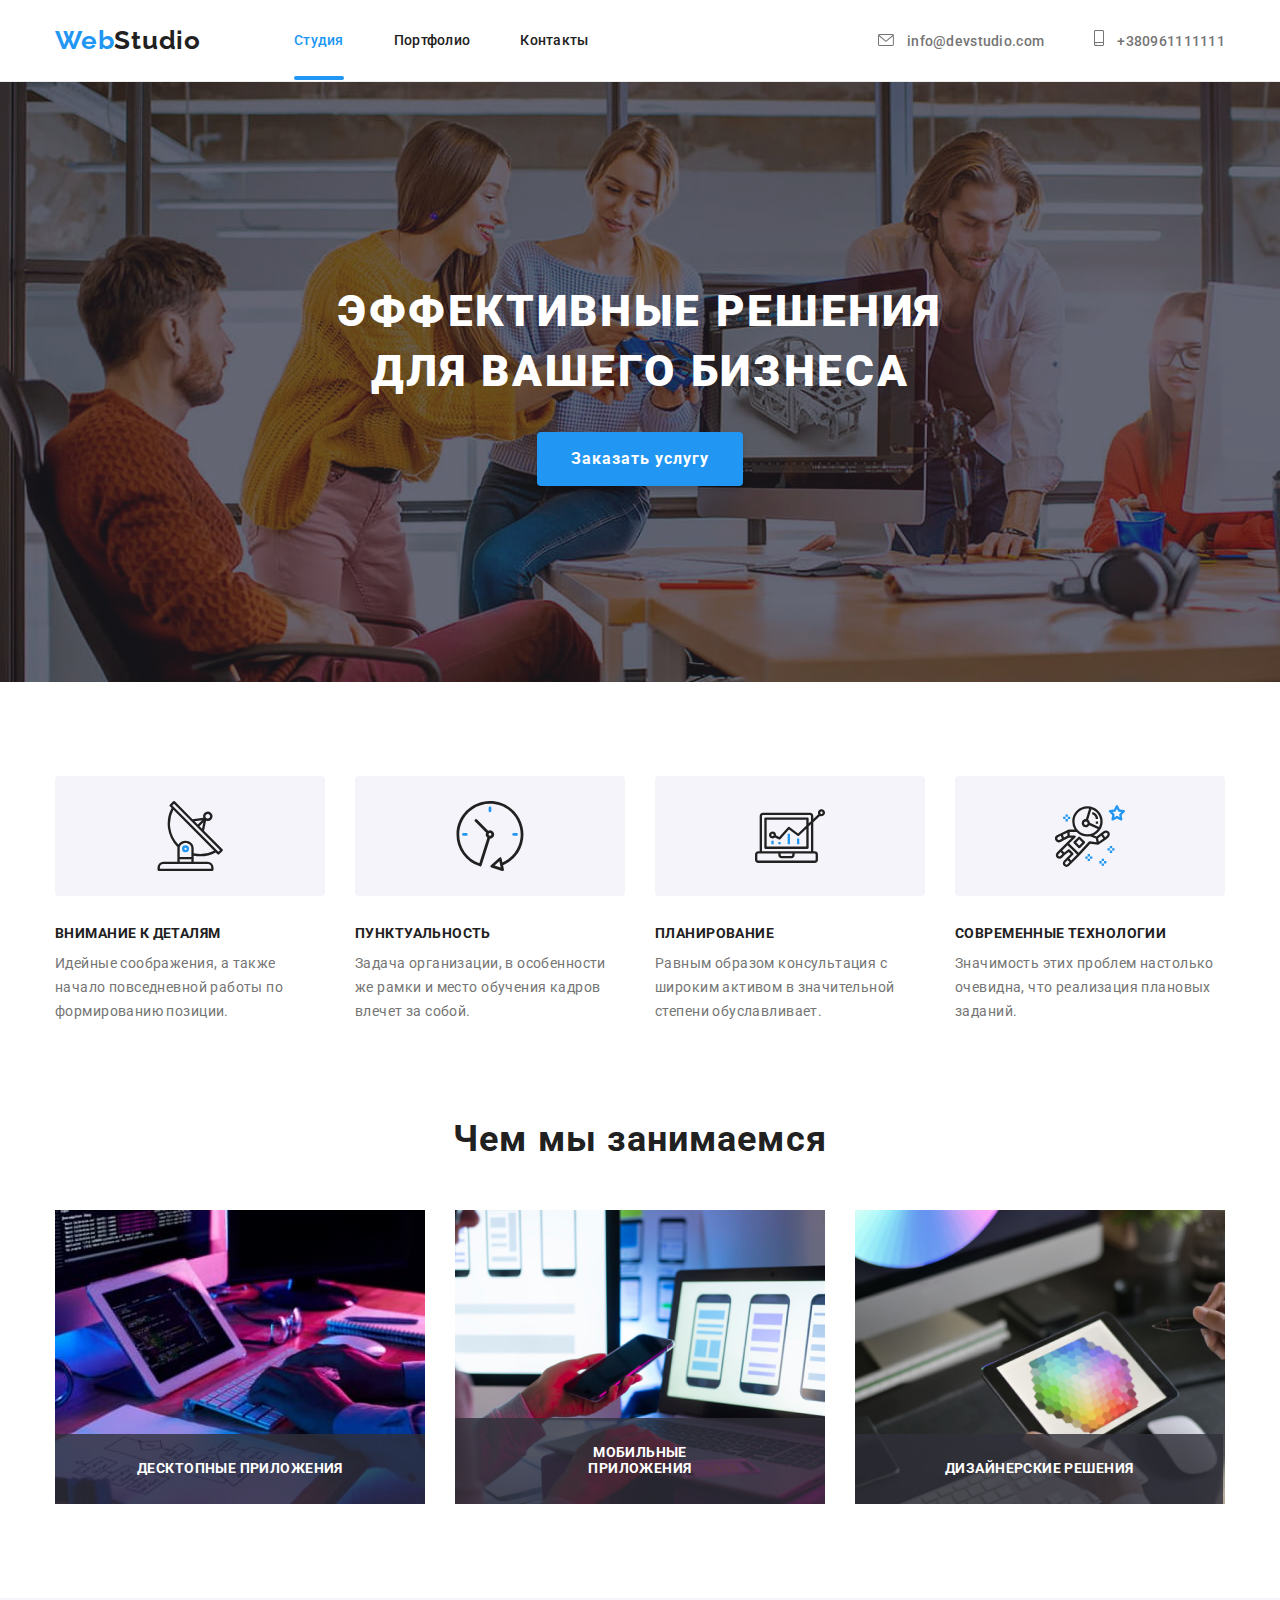
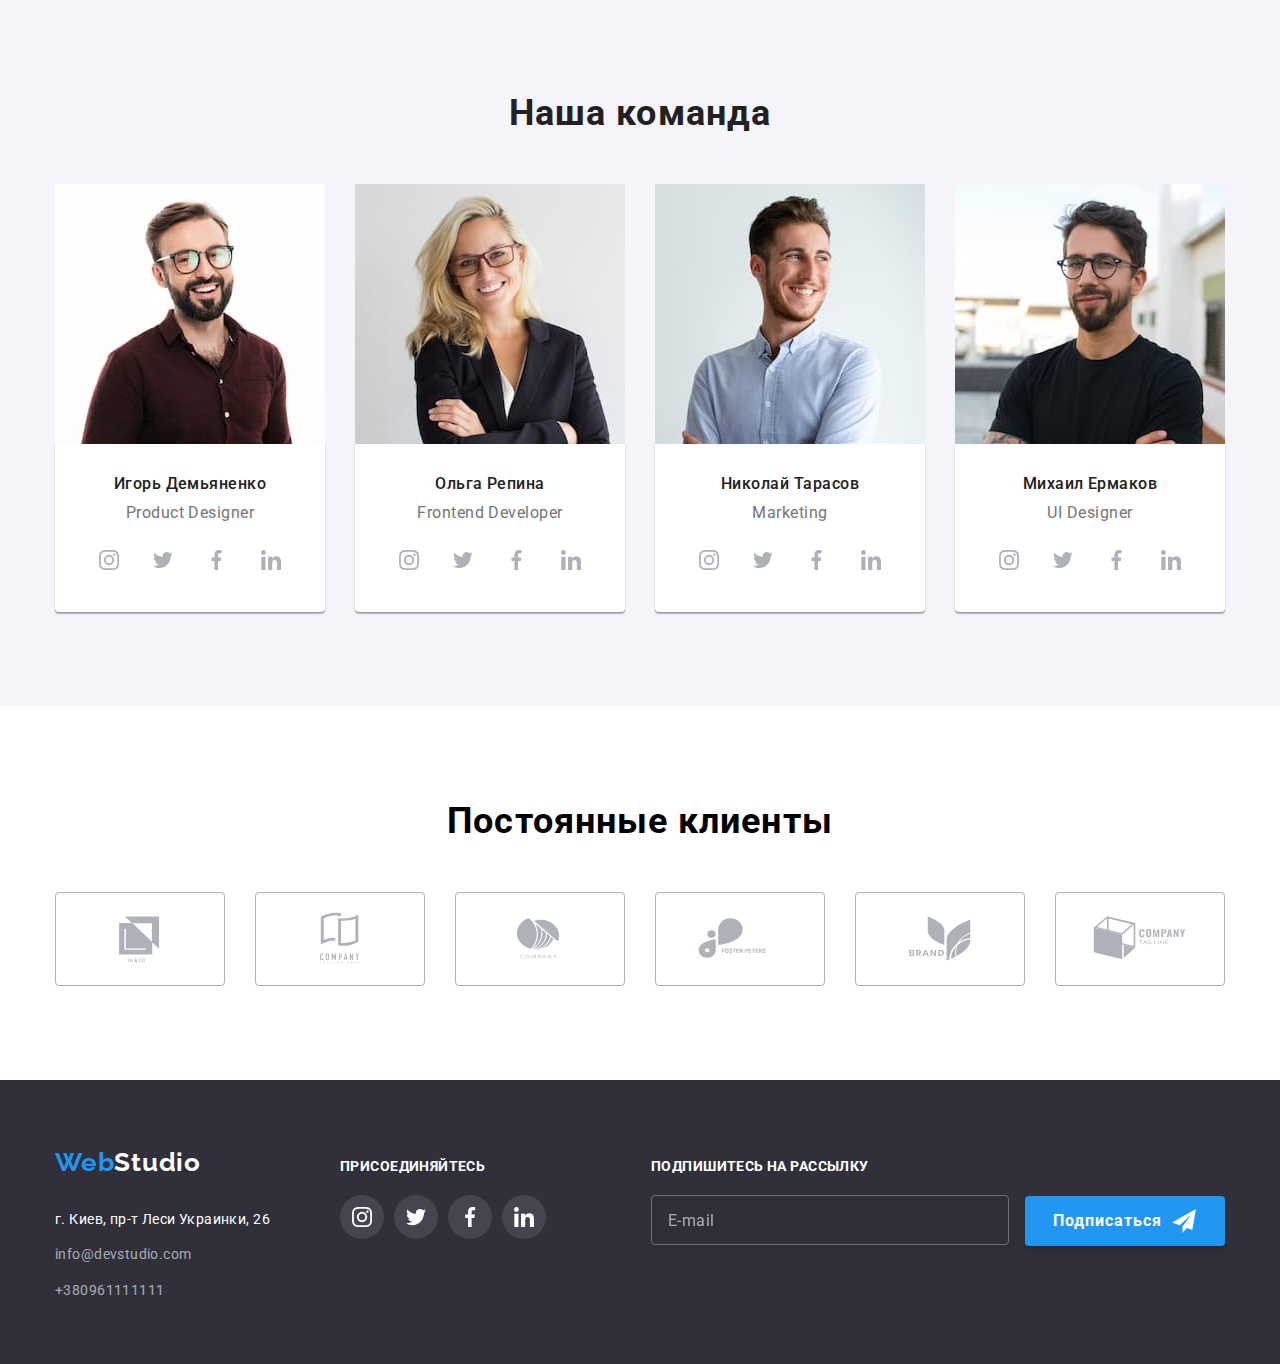
==== index.html @ a093e2ca "Initial commit" ====
<!DOCTYPE html>
<html lang="ru">
  <head>
    <meta charset="utf-8" />
    <meta http-equiv="x-ua-compatible" content="ie=edge" />
    <meta name="viewport" content="widht-device-width, initial-scale=1.0" />
    <title>fe core 58</title>
    <!-- Шрифти -->
    <link rel="preconnect" href="https://fonts.googleapis.com" />
    <link rel="preconnect" href="https://fonts.gstatic.com" crossorigin />
    <link
      href="https://fonts.googleapis.com/css2?family=Raleway:wght@400;700&family=Roboto:wght@400;500;700;900&display=swap"
      rel="stylesheet"
    />
    <!-- Нормалізатор стилів -->
    <link
      rel="stylesheet"
      href="https://cdnjs.cloudflare.com/ajax/libs/modern-normalize/1.1.0/modern-normalize.min.css"
    />
    <!-- Кастомні стилі -->
    <link rel="stylesheet" href="./css/styles.css" />
  </head>
  <body data-body>
    <!-- Секція header-page -->
    <header class="header-page">
      <div class="container header-container">
        <a
          class="logo"
          href="./index.html"
          aria-label="Посилання на студію"
          lang="en-us">Web<span class="studio">Studio</span></a>
        <!-- Секція Menu nav -->
        <nav class="nav">
          <ul class="menu-nav-list list">
            <li class="nav-link">
              <a
                class="first-nav link item-nav current-link"
                href="./index.html"
                aria-label="Посилання на студию">Студия</a>
            </li>
            <li class="nav-link">
              <a
                class="scnd-nav link item-nav"
                href="./portfolio.html"
                aria-label="Посилання на Портфолио"
                >Портфолио</a>
            </li>
            <li class="nav-link">
              <a class="thrd-nav link item-nav" href="/Контакты">Контакты</a>
            </li>
          </ul>
        </nav>
        <!-- Пошта та телефон -->
          <div class="contact-nav">
            <ul class="contact-list">
              <li class="contact-item">
                <a class="link-mail contact-link" href="mailto:info@devstudio.com">
                  <svg class="contact-icon" width="16" height="12">
                    <use href="./images/icons-svg.svg#icon-mail"></use>
                  </svg>
                  info@devstudio.com</a>
              </li>
              <li class="contact-item">
                <a class="tel-hd contact-link" href="tel:+380961111111">
                  <svg class="contact-icon phone-icon" width="10" height="16">
                    <use href="./images/icons-svg.svg#icon-smartphone"></use>
                  </svg>
                  +380961111111</a>
              </li>
            </ul>
          </div>
        </div>
      </header>
    <main>
      <!-- Секция hero -->
      <section class="hero overlay">
        <div>
          <h1>Эффективные решения для вашего бизнеса</h1>
          <button class="text-button" type="button" data-modal-open>Заказать услугу</button>
        </div>
      </section>
      <!-- Модальне вікно -->
      <div class="backdrop is-hidden" data-modal>
        <div class="modal">
          <button class="modal-close-btn" type="button" data-modal-close>
            <svg class="modal-icon" width="18" height="18">
              <use class="modal-img" href="./images/icons-svg.svg#icon-close"></use>
            </svg>
          </button>
          <!-- Форма -->
          <form class="order-form" name="order-service">
            <strong class="form-call-action">Оставьте свои данные, мы вам перезвоним</strong>
              <div class="form-group">
                <label class="form-item">
                  <span class="form-text">Имя</span>
                  <input 
                  class="form-field" 
                  type="text" 
                  name="user-name"/>
                  <svg class="form-icon" width="18" height="18">
                    <use class="form-img" href="./images/icons-svg.svg#icon-person-form"></use>
                  </svg>
                </label>
              </div>
              <div class="form-group">
                <label class="form-item">
                  <span class="form-text">Телефон</span>
                  <input 
                  class="form-field" 
                  type="tel" 
                  name="user-phone"/>
                  <svg class="form-icon" width="21" height="18">
                    <use class="form-img" href="./images/icons-svg.svg#icon-phone-form"></use>
                  </svg>
                </label>
              </div>
              <div class="form-group">
                <label class="form-item">
                <span class="form-text">Почта</span>
                <input 
                class="form-field" 
                type="email" 
                name="user-email"/>
                <svg class="form-icon" width="18" height="18">
                  <use class="form-img" href="./images/icons-svg.svg#icon-email-form"></use>
                </svg>
              </label>
            </div>
              <div class="form-group form-group-last">
                <label class="label-comment">
                  <span class="form-text">Комментарий</span>
                  <textarea
                  class="form-field"
                  name="user-comment" 
                  cols="30" 
                  rows="10" 
                  placeholder="Введите текст"></textarea>
                </label>
              </div>
              <label class="form-checkbox">
                <input 
                class="visually-hidden form-checkbox-input" 
                type="checkbox" 
                name="user-agreement" />
                <span class="form-checkbox-custom-checkbox">
                  <svg class="form-checkbox-icon" width="11" height="8">
                    <use href="./images/icons-svg.svg#icon-check-mark"></use>
                  </svg>
                </span>
                <span>Соглашаюсь с рассылкой и принимаю 
                  <a hres="Посилання на Условия договора" 
                  class="form-checkbox-link">Условия договора</a>
                </span>
              </label>
              <button class="btn-form" type="submit">Отправить</button>
          </form>
        </div>
      </div>
      <!-- Секция property -->
      <section class="property section">
        <div class="container">
          <ul class="list-property">
            <li class="element-property">
              <div class="property-item">
                <svg class="property-icon" width="70" height="70">
                  <use href="./images/icons-svg.svg#icon-satellite-dish"></use>
                </svg>
              </div>
              <h3 class="attention-detail name-property">Внимание к деталям</h3>
              <p class="idea-considerations text-property">
                Идейные соображения, а также начало повседневной работы по
                формированию позиции.
              </p>
            </li>
            <li class="element-property">
              <div class="property-item">
                <svg class="property-icon" width="70" height="70">
                  <use href="./images/icons-svg.svg#icon-clock"></use>
                </svg>
              </div>
              <h3 class="punctuality name-property">Пунктуальность</h3>
              <p class="task-company text-property">
                Задача организации, в особенности же рамки и место обучения
                кадров влечет за собой.
              </p>
            </li>
            <li class="element-property">
              <div class="property-item">
                <svg class="property-icon" width="70" height="70">
                  <use href="./images/icons-svg.svg#icon-diagram-on-laptop"></use>
                </svg>
              </div>
              <h3 class="planning name-property">Планирование</h3>
              <p class="consult text-property">
                Равным образом консультация с широким активом в значительной
                степени обуславливает.
              </p>
            </li>
            <li class="element-property">
              <div class="property-item">
                <svg class="property-icon" width="70" height="70">
                  <use href="./images/icons-svg.svg#icon-astronaut"></use>
                </svg>
              </div>
              <h3 class="tech name-property">Современные технологии</h3>
              <p class="significance-problem text-property">
                Значимость этих проблем настолько очевидна, что реализация
                плановых заданий.
              </p>
            </li>
          </ul>
        </div>
      </section>
      <!-- Секція Чем мы занимаемся -->
      <section class="team-section section">
        <div class="container">
          <h2 class="what-we-do">Чем мы занимаемся</h2>
          <ul class="list img-what-do">
            <li class="pic-what-do">
              <img
                class="pict-first"
                src="images/box1.jpg"
                alt="Программирование за планшетом"
                width="370"/>
                <p class="desc first-text">Десктопные приложения</p>
            </li>
            <li class="pic-what-do">
              <img
                class="pict-scnd"
                src="images/box2.jpg"
                alt="Разработка мобильного приложения"
                width="370"/>
                <p class="desc scnd-text">Мобильные приложения</p>
            </li>
            <li class="pic-what-do">
              <img
                class="pict-thrd"
                src="images/box3.jpg"
                alt="Рисование на планшете"
                width="370"/>
                <p class="desc thrd-text">Дизайнерские решения</p>
            </li>
          </ul>
        </div>
      </section>
      <!-- Секция Team -->
      <section class="sect-team section">
        <div class="container">
          <h2 class="team">Наша команда</h2>
          <ul class="list team-list">
            <li class="team-icon">
              <img
                class="employee-first"
                src="images/box4.jpg"
                alt="Портрет Игоря Демьяненко"
                width="270"/>
              <div class="wrap">
                <h3 class="name-ihor">Игорь Демьяненко</h3>
                <p class="designer team-position">Product Designer</p>
                <ul class="social-media-list">
                  <li class="social-media-item">
                    <a
                      class="social-media-link"
                      href=""
                      target="_blank"
                      rel="noopener noreferrer"
                      aria-label="instagram">
                      <svg class="social-media-icon" width="20" height="20">
                        <use href="./images/icons-svg.svg#icon-instagram"></use>
                      </svg>
                    </a>
                  </li>
                  <li class="social-media-item">
                    <a
                      class="social-media-link"
                      href=""
                      target="_blank"
                      rel="noopener noreferrer"
                      aria-label="twitter">
                      <svg class="social-media-icon" width="20" height="20">
                        <use href="./images/icons-svg.svg#icon-twitter"></use>
                      </svg>
                    </a>
                  </li>
                  <li class="social-media-item">
                    <a
                      class="social-media-link"
                      href=""
                      target="_blank"
                      rel="noopener noreferrer"
                      aria-label="facebook">
                      <svg class="social-media-icon" width="20" height="20">
                        <use href="./images/icons-svg.svg#icon-facebook"></use>
                      </svg>
                    </a>
                  </li>
                  <li class="social-media-item">
                    <a
                      class="social-media-link"
                      href=""
                      target="_blank"
                      rel="noopener noreferrer"
                      aria-label="linkedin">
                      <svg class="social-media-icon" width="20" height="20">
                        <use href="./images/icons-svg.svg#icon-linkedin"></use>
                      </svg>
                    </a>
                  </li>
                </ul>
              </div>
            </li>
            <li class="team-icon">
              <img
                class="employee-scnd"
                src="images/box5.jpg"
                alt="Портрет Ольги Репиной"
                width="270"/>
              <div class="wrap">
                <h3 class="name-olha">Ольга Репина</h3>
                <p class="developer team-position">Frontend Developer</p>
                <ul class="social-media-list">
                  <li class="social-media-item">
                    <a
                      class="social-media-link"
                      href=""
                      target="_blank"
                      rel="noopener noreferrer"
                      aria-label="instagram">
                      <svg class="social-media-icon" width="20" height="20">
                        <use href="./images/icons-svg.svg#icon-instagram"></use>
                      </svg>
                    </a>
                  </li>
                  <li class="social-media-item">
                    <a
                      class="social-media-link"
                      href=""
                      target="_blank"
                      rel="noopener noreferrer"
                      aria-label="twitter">
                      <svg class="social-media-icon" width="20" height="20">
                        <use href="./images/icons-svg.svg#icon-twitter"></use>
                      </svg>
                    </a>
                  </li>
                  <li class="social-media-item">
                    <a
                      class="social-media-link"
                      href=""
                      target="_blank"
                      rel="noopener noreferrer"
                      aria-label="facebook">
                      <svg class="social-media-icon" width="20" height="20">
                        <use href="./images/icons-svg.svg#icon-facebook"></use>
                      </svg>
                    </a>
                  </li>
                  <li class="social-media-item">
                    <a
                      class="social-media-link"
                      href=""
                      target="_blank"
                      rel="noopener noreferrer"
                      aria-label="linkedin">
                      <svg class="social-media-icon" width="20" height="20">
                        <use href="images/icons-svg.svg#icon-linkedin"></use>
                      </svg>
                    </a>
                  </li>
                </ul>
              </div>
            </li>
            <li class="team-icon">
              <img
                class="employee-thrd"
                src="images/box6.jpg"
                alt="Портрет Николая Тарасова"
                width="270"/>
              <div class="wrap">
                <h3 class="name-nick">Николай Тарасов</h3>
                <p class="marketing team-position">Marketing</p>
                <ul class="social-media-list">
                  <li class="social-media-item">
                    <a
                      class="social-media-link"
                      href=""
                      target="_blank"
                      rel="noopener noreferrer"
                      aria-label="instagram">
                      <svg class="social-media-icon" width="20" height="20">
                        <use href="./images/icons-svg.svg#icon-instagram"></use>
                      </svg>
                    </a>
                  </li>
                  <li class="social-media-item">
                    <a
                      class="social-media-link"
                      href=""
                      target="_blank"
                      rel="noopener noreferrer"
                      aria-label="twitter">
                      <svg class="social-media-icon" width="20" height="20">
                        <use href="./images/icons-svg.svg#icon-twitter"></use>
                      </svg>
                    </a>
                  </li>
                  <li class="social-media-item">
                    <a
                      class="social-media-link"
                      href=""
                      target="_blank"
                      rel="noopener noreferrer"
                      aria-label="facebook">
                      <svg class="social-media-icon" width="20" height="20">
                        <use href="./images/icons-svg.svg#icon-facebook"></use>
                      </svg>
                    </a>
                  </li>
                  <li class="social-media-item">
                    <a
                      class="social-media-link"
                      href=""
                      target="_blank"
                      rel="noopener noreferrer"
                      aria-label="linkedin">
                      <svg class="social-media-icon" width="20" height="20">
                        <use href="./images/icons-svg.svg#icon-linkedin"></use>
                      </svg>
                    </a>
                  </li>
                </ul>
              </div>
            </li>
            <li class="team-icon">
              <img
                class="employee-fourth"
                src="images/box7.jpg"
                alt="Портрет Михаила Ермакова"
                width="270"/>
              <div class="wrap">
                <h3 class="name-michael">Михаил Ермаков</h3>
                <p class="ui-Designer team-position">UI Designer</p>
                <ul class="social-media-list">
                  <li class="social-media-item">
                    <a
                      class="social-media-link"
                      href=""
                      target="_blank"
                      rel="noopener noreferrer"
                      aria-label="instagram">
                      <svg class="social-media-icon" width="20" height="20">
                        <use href="./images/icons-svg.svg#icon-instagram"></use>
                      </svg>
                    </a>
                  </li>
                  <li class="social-media-item">
                    <a
                      class="social-media-link"
                      href=""
                      target="_blank"
                      rel="noopener noreferrer"
                      aria-label="twitter">
                      <svg class="social-media-icon" width="20" height="20">
                        <use href="./images/icons-svg.svg#icon-twitter"></use>
                      </svg>
                    </a>
                  </li>
                  <li class="social-media-item">
                    <a
                      class="social-media-link"
                      href=""
                      target="_blank"
                      rel="noopener noreferrer"
                      aria-label="facebook">
                      <svg class="social-media-icon" width="20" height="20">
                        <use href="./images/icons-svg.svg#icon-facebook"></use>
                      </svg>
                    </a>
                  </li>
                  <li class="social-media-item">
                    <a
                      class="social-media-link"
                      href=""
                      target="_blank"
                      rel="noopener noreferrer"
                      aria-label="linkedin">
                      <svg class="social-media-icon" width="20" height="20">
                        <use href="./images/icons-svg.svg#icon-linkedin"></use>
                      </svg>
                    </a>
                  </li>
                </ul>
              </div>
            </li>
          </ul>
        </div>
      </section>
      <!-- Секція Постоянные клиенты -->
      <section class="section">
        <div class="container">
          <h2 class="clients">Постоянные клиенты</h2>
          <ul class="client-list">
            <li class="client-item">
              <a
                class="client-link"
                href=""
                target="_blank"
                rel="noopener noreferrer"
                aria-label="ya-co company">
                <svg class="client-icon" width="106" height="60">
                  <use href="./images/icons-svg.svg#icon-client-1"></use>
                </svg>
              </a>
            </li>
            <li class="client-item">
              <a
                class="client-link"
                href=""
                target="_blank"
                rel="noopener noreferrer"
                aria-label="company tagline here">
                <svg class="client-icon" width="106" height="60">
                  <use href="./images/icons-svg.svg#icon-client-2"></use>
                </svg>
              </a>
            </li>
            <li class="client-item">
              <a
                class="client-link"
                href=""
                target="_blank"
                rel="noopener noreferrer"
                aria-label="company">
                <svg class="client-icon" width="106" height="60">
                  <use href="./images/icons-svg.svg#icon-client-3"></use>
                </svg>
              </a>
            </li>
            <li class="client-item">
              <a
                class="client-link"
                href=""
                target="_blank"
                rel="noopener noreferrer"
                aria-label="foster peters">
                <svg class="client-icon" width="106" height="60">
                  <use href="./images/icons-svg.svg#icon-client-4"></use>
                </svg>
              </a>
            </li>
            <li class="client-item">
              <a
                class="client-link"
                href=""
                target="_blank"
                rel="noopener noreferrer"
                aria-label="brand company">
                <svg class="client-icon" width="106" height="60">
                  <use href="./images/icons-svg.svg#icon-client-5"></use>
                </svg>
              </a>
            </li>
            <li class="client-item">
              <a
                class="client-link"
                href=""
                target="_blank"
                rel="noopener noreferrer"
                aria-label="company tag line">
                <svg class="client-icon" width="106" height="60">
                  <use href="./images/icons-svg.svg#icon-client-6"></use>
                </svg>
              </a>
            </li>
          </ul>
        </div>
      </section>
    </main>
    <!--Секция Footer bg-->
    <footer class="footer-back">
      <div class="container footer-list">
        <div>
          <a class="logo-footer" href="./index.html" aria-label="Посилання на студію" 
          lang="en-us">Web<span class="studio-white">Studio</span></a>
            <address class="contact-nav">
              <ul class="list ftr-list">
                <li>
                  <a
                    class="link-adr-ftr"
                    href="https://goo.gl/maps/piqngm7oDQpEDh6u6"
                    target="_blank"
                    rel="noopener nofollow noreferrer">г. Киев, пр-т Леси Украинки, 26</a>
                </li>
                <li>
                  <a class="link-mail-ftr" href="mailto:info@devstudio.com">info@devstudio.com</a>
                </li>
                <li>
                  <a class="link-ph-ftr" href="tel:+380961111111">+380961111111</a>
                </li>
              </ul>
            </address>
          </div>
          <!-- Footer social media icons -->
        <div class="call-to-action-box">
          <strong class="call-to-action-name">ПРИСОЕДИНЯЙТЕСЬ</strong>
            <ul class="call-to-action-list">
              <li class="call-to-action-item">
                <a
                  class="call-to-action-link"
                  href=""
                  target="_blank"
                  rel="noopener noreferrer"
                  aria-label="instagram">
                  <svg class="social-media-icon" width="20" height="20">
                    <use href="./images/icons-svg.svg#icon-instagram-white"></use>
                  </svg>
                </a>
              </li>
            <li class="call-to-action-item">
              <a
                class="call-to-action-link"
                href=""
                target="_blank"
                rel="noopener noreferrer"
                aria-label="instagram">
                <svg class="social-media-icon" width="20" height="20">
                  <use href="./images/icons-svg.svg#icon-twitter-white"></use>
                </svg>
              </a>
            </li>
            <li class="call-to-action-item">
              <a
                class="call-to-action-link"
                href=""
                target="_blank"
                rel="noopener noreferrer"
                aria-label="instagram">
                <svg class="social-media-icon" width="20" height="20">
                  <use href="./images/icons-svg.svg#icon-facebook-white"></use>
                </svg>
              </a>
            </li>
            <li class="call-to-action-item">
              <a
                class="call-to-action-link"
                href=""
                target="_blank"
                rel="noopener noreferrer"
                aria-label="instagram">
                <svg class="social-media-icon" width="20" height="20">
                  <use href="./images/icons-svg.svg#icon-linkedin-white"></use>
                </svg>
              </a>
            </li>
          </ul>
        </div>
        <!-- Footer form -->
        <div class="follow-form-box">
          <strong class="follow-form-text">Подпишитесь на рассылку</strong>
          <form name="follow-form">
            <label>
              <input 
              class="follow-form-field" 
              type="email" 
              name="user-email"
              placeholder="E-mail"/>
            </label>
            <button class="follow-form-bth" type="submit">Подписаться
              <svg class="follow-icon" width="24" height="24">
                <use href="./images/icons-svg.svg#icon-telegram"></use>
              </svg>
            </button>
          </form>
        </div>
      </div>
    </footer>
    <script src="./js/modal.js"></script>
  </body>
</html>
---- css/styles.css ----
:rootstyle {
    /* text colors */
--main-font: 'Roboto';
--secondary-font: 'Raleway';
    /* colors */
--accent: #2196f3;
--white: #ffffff;
    /* other */
--items: 4;
--indent: 30px;
}

body { 
font-family: var(--main-font), sans-serif;
font-family: 'Roboto', 'Raleway', sans-serif;}

/* visually-hidden hine elements */

.visually-hidden {
    position: absolute;
    white-space: nowrap;
    width: 1px;
    height: 1px;
    overflow: hidden;
    border: 0;
    padding: 0;
    clip: rect(0 0 0 0);
    clip-path: inset(50%);
    margin: -1px;
}

/* Сітка із застосуванням flex-box */

.card-set {
    display: flex;
    flex-wrap: wrap;
    padding: 0;
    list-style: none;
    margin: -15px;
    }
    
.card-set-item {
    flex-basis: calc(100% - ((var(--items)-1) * var(--indent)) / var(--items));
    margin: 15px;
    }

/* reset */
h1, h2, h4, h5, h6, p, ul {
    margin-top: 0;
    margin-bottom: 0; 
}

img {
display: block;
max-width: 100%;
height: auto;
}

h3 {margin-top: 0;   
    margin-bottom: 10px;}

/* common styles start */

.no-scroll {
    overflow: hidden;
}

.container {
    width: 1200px;
    margin-left: auto;
    margin-right: auto;
    padding-left: 15px;
    padding-right: 15px;
}

.list {
    list-style: none;
}

.section {
    padding-top: 94px;
    padding-bottom: 94px;
}

/* header section */
.header-page {
    border-bottom: 1px solid #ECECEC;
}

.menu-nav-list {
display: flex;
align-items: center;
padding: 0;
margin-left: 93px;
}

.header-container {
display: flex;
align-items: center;
}

/* Секція Menu nav */

.nav-link{
margin-right: 50px;
}

.menu-nav-list .nav-link:last-child {
margin-right: 0;
}


.header-page a {
text-decoration: none;
}

.logo {
padding-top: 25px;
padding-bottom: 25px;

font-family: 'Raleway';
font-weight: 700;
font-size: 26px;
line-height: 1.19;
letter-spacing: 0.03em;

color: #2196F3;
}

.studio {color: #212121}

.first-nav {
font-weight: 500;
font-size: 14px;
line-height: 1.14;
letter-spacing: 0.02em;}

.scnd-nav { color: #212121;

font-weight: 500;
font-size: 14px;
line-height: 1.14;
letter-spacing: 0.02em;}

.thrd-nav { color: #212121;

font-weight: 500;
font-size: 14px;
line-height: 1.14;
letter-spacing: 0.02em;}

.current-link { 
    position: relative;
    color: #2196F3;}

.current-link::after {
    content: "";
    position: absolute;
    bottom: 0;
    left: 0;

    width: 100%;
    height: 4px;
    display: inline-block;

    background: #2196F3;
    border-radius: 2px;
}

.item-nav {
    padding-top: 32px;
    padding-bottom: 32px;

    transition: color 250ms cubic-bezier(0.4, 0, 0.2, 1);

}

.item-nav:hover,
.item-nav:focus {
    color: #2196F3;
}

.contact-list {
    display: flex;
}

.contact-link {
padding-top: 32px;
padding-bottom: 32px;  

color: #757575;
font-weight: 500;
font-size: 14px;
line-height: 1.14;
letter-spacing: 0.02em;

transition-property: color, fill;
transition-duration: 250ms;
transition-timing-function: cubic-bezier(0.4, 0, 0.2, 1);
}

.contact-link:focus,
.contact-link:hover {
color: #2196F3;
fill: #2196F3;
} 

.tel-hd {
margin-left: 50px;

font-weight: 500;
font-size: 14px;
line-height: 1.14;
letter-spacing: 0.02em;
color: rgba(117, 117, 117, 1);
}

.contact-nav {
margin-left: auto;}

/* Оформлення іконок пошти і телефону */

.contact-icon {
margin-right: 10px;

fill: #757575;
fill: currentColor;
}


/* Секция hero */

.hero {
padding-top: 200px;
padding-bottom: 200px;
text-align: center;

background-color: rgba(47, 48, 58, 1); 
}

.overlay {
max-width: 1600px;
height: 600px;
margin-left: auto;
margin-right: auto;
background-image: linear-gradient(to bottom, rgba(47, 48, 58, 0.4), rgba(47, 48, 58, 0.4)),
url(../images/background-img.jpg);}

.contact-nav {font-style: normal;
line-height: 1.71;}

h1 {
width: 696px;
margin-right: auto;
margin-left:auto;
    
color: rgba(255, 255, 255, 1);
    
font-weight: 900;
font-size: 44px;
line-height: 1.36;
    
text-align: center;
letter-spacing: 0.06em;
text-transform: uppercase;
margin-bottom: 30px;}

.text-button {

display: inline-block;
padding: 10px 32px;
justify-content: space-around;  

font: var(--main-font);
font-weight: 700;
font-size: 16px;
line-height: 1.88;
letter-spacing: 0.06em;

color: rgba(255, 255, 255, 1);
box-shadow: 0px 4px 4px rgba(0, 0, 0, 0.15);
border-radius: 4px;
border-color: transparent; 

cursor: pointer; 
background-color: rgba(33, 150, 243, 1);

transition-property: background-color;
transition-duration: 250ms;
transition-timing-function: cubic-bezier(0.4, 0, 0.2, 1);

}

.text-button:hover,
.text-button:focus {
background-color: #188CE8; }

/* Модальне вікно */
.backdrop {
    position: fixed;
    top: 0;
    left: 0;
    width: 100%;
    height: 100%;
    z-index: 1000; 

    opacity: 1;
    visibility: visible;
    pointer-events: initial;

    background: rgba(0, 0, 0, 0.2);

    transition: opacity 250ms, visibility 250ms;
    
}

.backdrop.is-hidden {
    opacity: 0;
    visibility: hidden;
    pointer-events: none;
}

.modal {
    position: absolute;
    top: 50%;
    left: 50%;
    transform: translate(-50%, -50%);

    padding: 40px;

    width: 528px;
    height: 581px;

    background-color: #FFFFFF;
    box-shadow: 0px 1px 3px rgba(0, 0, 0, 0.12), 0px 1px 1px rgba(0, 0, 0, 0.14), 0px 2px 1px rgba(0, 0, 0, 0.2);
    border-radius: 4px;
}

.modal-close-btn {
    position: absolute;
    top: 0;
    right: 0;
    padding: 0;

    margin-top: 8px;
    margin-right: 8px;

    width: 30px;
    height: 30px;
    display: flex;
    align-items: center;
    justify-content: center;

    background: #FFFFFF;
    border: 1px solid rgba(0, 0, 0, 0.1);
    border-radius: 50%;
    cursor: pointer;
    fill: currentColor;
}

.modal-icon {
    transition: fill 250ms cubic-bezier(0.4, 0, 0.2, 1);
}

.modal-close-btn:hover,
.modal-close-btn:focus > .modal-icon {
    fill: #2196F3;
}

/* Форма модального вікна*/

.form-call-action {
    margin-bottom: 12px;

    font-size: 20px;
    line-height: 1.15;
    text-align: center;
    letter-spacing: 0.03em;
}

.order-form {
    display: flex;
    flex-direction: column;
}

.form-group input {
padding: 12px 16px;
padding-left: 40px;

width: 448px;
height: 40px;

cursor: pointer;
background-color: #FFFFFF;
border: 1px solid rgba(33, 33, 33, 0.2);
border-radius: 4px;
outline: transparent;

transition-property: border-color, outline;
transition-duration: 250ms;
transition-timing-function: cubic-bezier(0.4, 0, 0.2, 1);
}

.form-field:focus + .form-icon .form-img {
fill: #2196F3;
}

input:focus,
.form-field:focus {
    border-color: #2196F3;
}

.form-text{
    display: inline-block;
    margin-bottom: 4px;

    font-weight: 400;
    font-size: 12px;
    line-height: 1.17;
    letter-spacing: 0.01em;

    color: #757575;
}

.form-group {
    position: relative;
    display: flex;
    margin-bottom: 10px;
}

.form-group-last {
    margin-bottom: 0;
}

.form-icon {
    position: absolute;
    left: 0;
    top: 50%;

    margin-left: 14px;
}

.form-img {
    fill: #000000;
}

textarea {
    box-sizing: border-box;
    padding: 12px 16px;

    width: 448px;
    height: 120px;
    resize: none;

    border: 1px solid rgba(33, 33, 33, 0.2);
    border-radius: 4px;
    outline: transparent;
}

textarea::placeholder {

    font-weight: 400;
    font-size: 12px;
    line-height: 1.17;
    letter-spacing: 0.01em;
    
    color: rgba(117, 117, 117, 0.5);
}

.label-comment {
    width: 448px;
    height: 138px;
} 

.btn-form {
    display: inline-flex;
    align-items: center;
    text-align: center;
    justify-content: center;

    margin: auto;
    padding: 10px 55px;

    width: 200px;
    height: 50px;

    font-weight: 700;
    font-size: 16px;
    line-height: 1.88;

    cursor: pointer;
    border-radius: 4px;
    border-color: transparent;
    background-color: #2196F3;
    box-shadow: 0px 4px 4px rgba(0, 0, 0, 0.15);

    color: #FFFFFF;

    transition: background-color 250ms cubic-bezier(0.4, 0, 0.2, 1);

}

.btn-form:hover,
.btn-form:focus {
    background-color: #188CE8;
}

.form-checkbox {
    position: relative;
    align-items: center;
    justify-content: center;
    display: flex;
    gap: 8px;
    margin-top: 20px;
    margin-bottom: 30px;
   
    font-weight: 400;
    font-size: 14px;
    line-height: 1.71;
    letter-spacing: 0.03em;

    color: #757575;
}

.form-checkbox-link {
    color: rgba(33, 150, 243, 1);
    text-decoration: underline;
    cursor: pointer;
}

.form-checkbox-custom-checkbox {
    display: inline-flex;
    align-items: center;
    justify-content: center;

    width: 16px;
    height: 15px;

    background-color: #FFFFFF;
    border: 2px solid #212121;
    border-radius: 2px;

    transition: background-color 250ms cubic-bezier(0.4, 0, 0.2, 1),
    border-color 250ms cubic-bezier(0.4, 0, 0.2, 1);
}

.form-checkbox-input:checked + .form-checkbox-custom-checkbox {
    background-color: #2196F3;
    border-color: transparent;
}

.form-checkbox-icon {
    fill: #FFFFFF;
    
}

/* Секция property */

.list-property {
    display: flex;
    flex-wrap: wrap;
    padding: 0;
    list-style: none;
    margin: -15px;
    }
    
.element-property {
    width: 270px;
    flex-basis: calc(100% - ((var(--items)-1) * var(--indent)) / var(--items));
    margin: 15px;
    }

.name-property {
    font-size: 14px;
    line-height: 1.14;
    letter-spacing: 0.03em;
    text-transform: uppercase;
    color: rgba(33, 33, 33, 1);  
}

.text-property {
    font-weight: 400;
    font-size: 14px;
    line-height: 1.71;
    
    letter-spacing: 0.03em;
    color: rgba(117, 117, 117, 1);
}

/* Оформлення плашок в секції Property */

.property-item {

    display: flex;
    justify-content: center;
    align-items: center;
    width: 270px;
    height: 120px;

    margin-bottom: 30px;

    background: #F5F4FA;
    border-radius: 4px;
}

/* Секція Чем мы занимаемся */

.team-section {
padding-top: 0;
}

.what-we-do {
font-weight: 700;
font-size: 36px;
line-height: 1.17;
text-align: center;
letter-spacing: 0.03em;

margin-bottom: 50px;

color: rgba(33, 33, 33, 1);
}

.pict-first {
    
background: url(close-up-image-programer-working-his-desk-office_1098-18707.jpg);
mix-blend-mode: normal; }

.pict-scnd {

background: url(web-ui-designers-are-developing-application-smartphones-team-creators-is-working-interface-mobile-phones_8119-2713.jpg);
}

.pict-thrd {

background: url(creative-artist-web-design-with-working-colour-selection-graphic-tablet_35674-1119.jpg);
}

.img-what-do {
display: flex;
padding: 0;
}

.pic-what-do {
position: relative;

flex-basis: calc((100% - var(--indent) * var(--items)) / var(--items));
margin-right: 30px;
}

.pic-what-do:last-child {
margin-right: 0;
}

.desc {
    position: absolute;
    bottom: 0;
    left: 0;

    font-weight: 700;
    font-size: 14px;
    line-height: 1.14;
    text-align: center;
    letter-spacing: 0.03em;
    text-transform: uppercase;

    background-color: rgba(47, 48, 58, 0.8);
    color: #FFFFFF;
}

.first-text {
    padding: 27px 82px;
}

.scnd-text {
    padding: 27px 85px;
}

.thrd-text {
    padding: 27px 90px;
}

/* Секція Наша команда */

.team {
    margin-bottom: 50px;
}

.sect-team {background-color: rgba(245, 244, 250, 1);}

.team {    
font-weight: 700;
font-size: 36px;
line-height: 1.17;
text-align: center;
letter-spacing: 0.03em;
color: #212121;
} 

.wrap {
padding-top: 30px;
padding-bottom: 30px;
width: 270px;

background: #FFFFFF;
box-shadow: 0px 1px 3px rgba(0, 0, 0, 0.12), 0px 1px 1px rgba(0, 0, 0, 0.14), 0px 2px 1px rgba(0, 0, 0, 0.2);
border-radius: 0px 0px 4px 4px;
}

.team-list {
display: flex;
padding-left: 0;
margin-right: 30px;
}

.team-icon {
margin-right: 30px;
}

.team-icon:last-child {
margin-right: 0;
}

.team-position {
margin-bottom: 16px;
}

.employee-first {
background: url(4853.jpg);
border-radius: 0px;}

.name-ihor {
font-weight: 500;
font-size: 16px;
line-height: 1.19;

text-align: center;
letter-spacing: 0.03em;
color: rgba(33, 33, 33, 1);
}

.designer{    
font-weight: 400;
font-size: 16px;
line-height: 1.19;
    
text-align: center;
letter-spacing: 0.03em;
color: rgba(117, 117, 117, 1);
}

.employee-scnd {
background: url(5844.jpg);
border-radius: 0px;}

.name-olha{        
font-weight: 500;
font-size: 16px;
line-height: 1.19;
        
text-align: center;
letter-spacing: 0.03em;
color: rgba(33, 33, 33, 1);
}

.developer{        
font-weight: 400;
font-size: 16px;
line-height: 1.19;
        
text-align: center;
letter-spacing: 0.03em;
color: rgba(117, 117, 117, 1);
}

.employee-thrd {
background: url(16166.jpg);
border-radius: 0px;}

.name-nick {
font-weight: 500;
font-size: 16px;
line-height: 1.19;
        
text-align: center;
letter-spacing: 0.03em;
color: rgba(33, 33, 33, 1);
}
        
.marketing{        
font-weight: 400;
font-size: 16px;
line-height: 1.19;
        
text-align: center;
letter-spacing: 0.03em;
color: rgba(117, 117, 117, 1);
}

.employee-fourth {    
background: url(2968.jpg);
border-radius: 0px;}

.name-michael {
font-weight: 500;
font-size: 16px;
line-height: 1.19;

text-align: center;
letter-spacing: 0.03em;
color: rgba(33, 33, 33, 1);
}

.ui-Designer {
font-weight: 400;
font-size: 16px;
line-height: 1.19;

text-align: center;
letter-spacing: 0.03em;
color: rgba(117, 117, 117, 1);
}

/* Оформлення іконок */

.social-media-list {
display: flex;
justify-content: center;
padding-left: 0;

}

.social-media-link {
display: flex;
align-items: center;
justify-content: center;
height: 44px;
width: 44px;

background-color: #FFFFFF;
border-radius: 50%;

fill: rgba(175, 177, 184, 1);

transition-property: fill, background-color;
transition-duration: 250ms;
transition-timing-function: cubic-bezier(0.4, 0, 0.2, 1);

}

.social-media-link:hover,
.social-media-link:focus {
fill: rgba(255, 255, 255, 1);
background-color: #2196F3;
} 

.social-media-list .social-media-item + .social-media-item {
margin-left: 10px;
}

/* Секція Постоянные клиенты */

.clients {
margin-bottom: 50px;

font-weight: 700;
font-size: 36px;
line-height: 1.17;
text-align: center;
letter-spacing: 0.03em;

}

/* Оформлення логотипів постійних клієнтів */

.client-list {
    display: flex;
    justify-content: center;
    justify-content: center; 
    padding: 0;
}


.client-link {
    display: flex;
    align-items: center;
    justify-content: center; 
    padding: 16px 32px;
    
    fill: #AFB1B8;
    border: 1px solid #AFB1B8;
    border-radius: 4px;

    transition-property: border-color, fill;
    transition-duration: 250ms;
    transition-timing-function: cubic-bezier(0.4, 0, 0.2, 1);

}

.client-link:hover,
.client-link:focus {
fill: rgba(33, 150, 243, 1);
border-color: rgba(33, 150, 243, 1);
}

.client-item {
background-color: #FFFFFF;
min-width: 170px;
min-height: 92px;
}

.client-item + .client-item {
margin-left: 30px;
}

/* Секция Footer bg */

.footer-back a {
text-decoration: none;
line-height: 1.71;}

.logo-footer {
display: inline-block;
margin-bottom: 20px;

font-family: 'Raleway';
font-weight: 700;
font-size: 26px;
line-height: 1.19;
letter-spacing: 0.03em;

color: #2196F3;
}

.ftr-list {
padding-left: 0;
}

.studio-white {color: white;} 

.link-adr-ftr {
display: inline-block;
margin-bottom: 9px;

font-weight: 400;
font-size: 14px;
letter-spacing: 0.03em;
color: rgba(255, 255, 255, 1);
}

.link-mail-ftr {
display: inline-block;
margin-bottom: 9px;

font-weight: 400;
font-size: 14px;
line-height: 1.71;
letter-spacing: 0.03em;
color: rgba(255, 255, 255, 0.6);
}

.link-ph-ftr {
font-weight: 400;
font-size: 14px;
line-height: 1.71;

letter-spacing: 0.03em;
color: rgba(255, 255, 255, 0.6);
}

.footer-back {
padding-top: 60px;
padding-bottom: 60px;
background-color: rgba(47, 48, 58, 1);
}

.footer-list {
    display: flex;
    align-items: baseline;
}

.call-to-action-box {
    margin-left: 70px;
}

.call-to-action-name {
font-size: 14px;
line-height: 1.14;
letter-spacing: 0.03em;
text-transform: uppercase;

color: #FFFFFF;
}

/* Оформлення іконок в footer */

.call-to-action-list {
padding: 0;
margin-top: 20px;
display: flex;
justify-content: center; 
}

.call-to-action-link {
    display: flex;
    align-items: center;
    justify-content: center;
    height: 44px;
    width: 44px;

    background-color: rgba(255, 255, 255, 0.1);
    border-radius: 50%;

    transition: background-color 250ms cubic-bezier(0.4, 0, 0.2, 1);
}

.call-to-action-link:hover,
.call-to-action-link:focus {
    background-color: #2196F3;
}
    
.call-to-action-item + .call-to-action-item {
margin-left: 10px;
}

/* Footer form */

.follow-form-box {
    margin-left: auto;
}

.follow-form-text {
    display: inline-block;
    margin-bottom: 20px;

    font-size: 14px;
    line-height: 1.14;
    letter-spacing: 0.03em;
    text-transform: uppercase;

    color: #FFFFFF;
}

.follow-form-field {
    display: inline-flex;
    margin-right: 12px;
    padding: 15px 16px;
    box-sizing: border-box;

    width: 358px;
    height: 50px;

    border: 1px solid rgba(255, 255, 255, 0.3);
    filter: drop-shadow(0px 4px 4px rgba(0, 0, 0, 0.15));
    border-radius: 4px;

    color: #FFFFFF;
    background-color: rgba(33, 150, 243, 0);
}

.follow-form-field::placeholder {
    font-weight: 400;
    font-size: 16px;
    line-height: 1.25;
    letter-spacing: 0.03em;

    color: rgba(255, 255, 255, 0.6);
}

.follow-form-bth {

    display: inline-flex;
    align-items: center;
    text-align: center;

    padding: 13px 28px;
    width: 200px;
    height: 50px;

    font-weight: 700;
    font-size: 16px;
    line-height: 1.88;
    letter-spacing: 0.06em;

    cursor: pointer;

    background-color: #2196F3;
    box-shadow: 0px 4px 4px rgba(0, 0, 0, 0.15);
    border: none;
    border-radius: 4px;
    color: #FFFFFF;

}

.follow-icon {
    margin-left: 10px;
}

/* Portfolio page */

ul {list-style: none;}

/* Секція header */

.first-nav-port {
font-weight: 500;
font-size: 14px;
line-height: 1.14;
letter-spacing: 0.02em;
color: #212121;
}

.scnd-nav-port {
font-weight: 500;
font-size: 14px;
line-height: 1.14;
letter-spacing: 0.02em;
color: #2196F3;
}

.thrd-nav-port {
font-weight: 500;
font-size: 14px;
line-height: 1.14;
letter-spacing: 0.02em;
color: #212121;
}

/* Фильтр портфолио */

.button-text {
display: inline-block;
height: 38px;
padding: 6px 22px;
justify-content: space-between; 
margin-right: 8px;

font: var(--main-font); 
font-weight: 500;
font-size: 16px;
line-height: 1.62;
letter-spacing: 0.03em;

border-radius: 4px;
border-color: transparent;
color: #212121;
background: #F5F4FA;
cursor: pointer; 

transition-property: color, background-color, box-shadow;
transition-duration: 250ms;
transition-timing-function: cubic-bezier(0.4, 0, 0.2, 1);
}

.btn-mrktng {
margin-right: 0px;
} 

.button-text:hover,
.button-text:focus {
color: #FFFFFF; 
background-color: #2196F3;
box-shadow: 0px 3px 1px rgba(0, 0, 0, 0.1), 0px 1px 2px rgba(0, 0, 0, 0.08), 0px 2px 2px rgba(0, 0, 0, 0.12); 
}

.btn-all {
min-width: 73px;
}

.btn-web {
min-width: 128px;
}

.btn-apps {
min-width: 145px;
}

.btn-dsgn {
min-width: 103px;
}

.btn-mrktng {
min-width: 130px;
}

.button-list {
margin-bottom: 50px;
display: flex;
justify-content: center;
}

/* Service gallery */

.all-services {
--items: 3;
}

.name-service {font-weight: 700;
font-size: 18px;
line-height: 2;
letter-spacing: 0.06em;
    
color: #212121;
}

.type-service { font-weight: 400;
    font-size: 16px;
    line-height: 1.88;
    letter-spacing: 0.03em;
    
    color: #757575;
} 

.wrap-border {
    background: #FFFFFF;
    border: 1px solid #EEEEEE;
    border-top: transparent;
    width: 370px;
    padding: 20px 24px;
}

.services-item {
    width: 370px;

    border-bottom: 1px solid #ECECEC;
    box-sizing: border-box;

    transition-property: background-color, box-shadow;
    transition-duration: 250ms;
    transition-timing-function: cubic-bezier(0.4, 0, 0.2, 1);
}

.services-item:hover,
.services-item:focus {
    background-color: rgba(33, 150, 243, 0.9);
    box-shadow: 0px 1px 1px rgba(0, 0, 0, 0.12), 0px 4px 4px rgba(0, 0, 0, 0.06), 1px 4px 6px rgba(0, 0, 0, 0.16); 
}

/* Portfolio оверлей */

.portfolio-overlay {
    position: relative; 
    overflow: hidden;
}

.portfolio-desc {
    position: absolute;
    top: 0;
    left: 0;

    display: flex;
    justify-content: center;
    align-items: center; 
    text-align: left;
    margin: 0;
    padding: 63px 24px;
    width: 100%;
    height: 100%;

    font-weight: 400;
    font-size: 18px;
    line-height: 1.56;
    letter-spacing: 0.03em;

    color: #FFFFFF;
    background-color: rgba(33, 150, 243, 0.9);

    transform: translateY(100%);

    transition-property: transform;
    transition-duration: 250ms;
    transition-timing-function: cubic-bezier(0.4, 0, 0.2, 1);
}

.services-item:hover .portfolio-desc,
.services-item:focus .portfolio-desc {
    transform: translateY(0%);
    }

 .portfolio-img {
    display: block;
    max-width: 100%;
    height: auto;
}
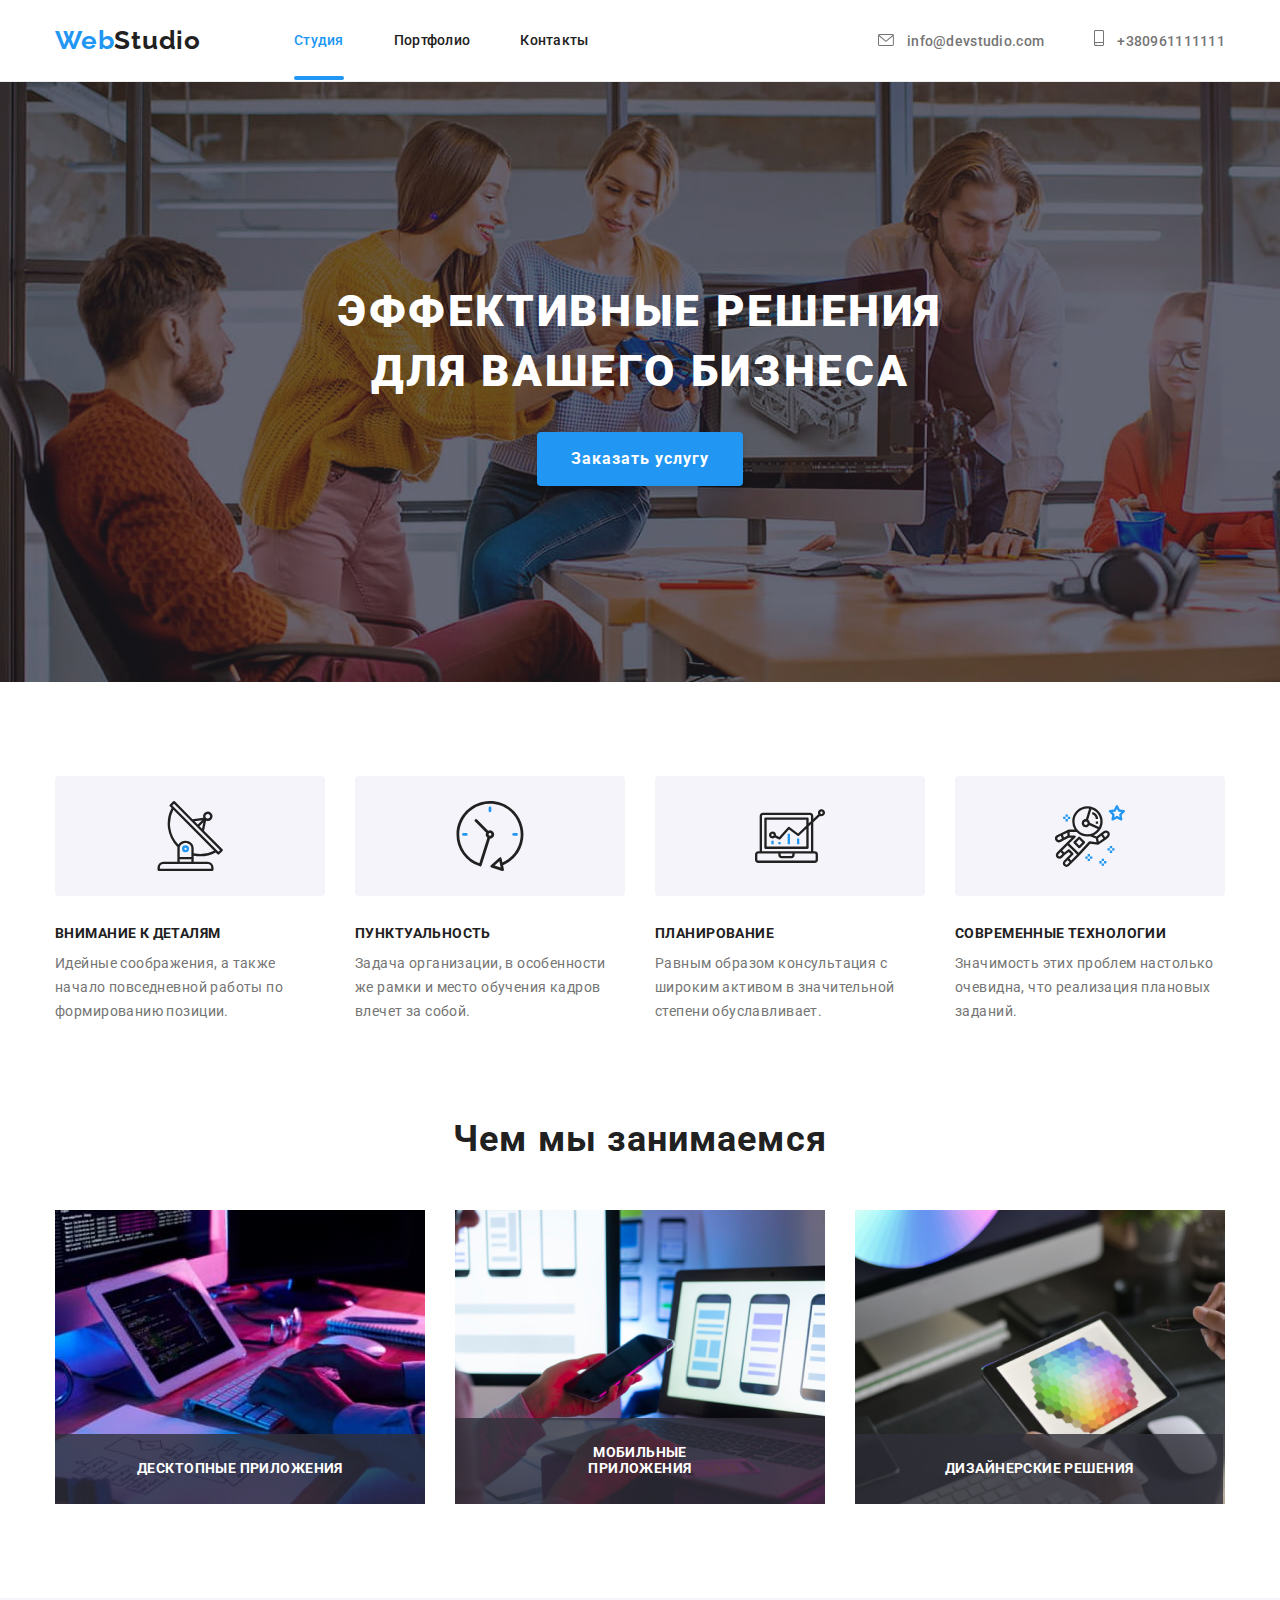
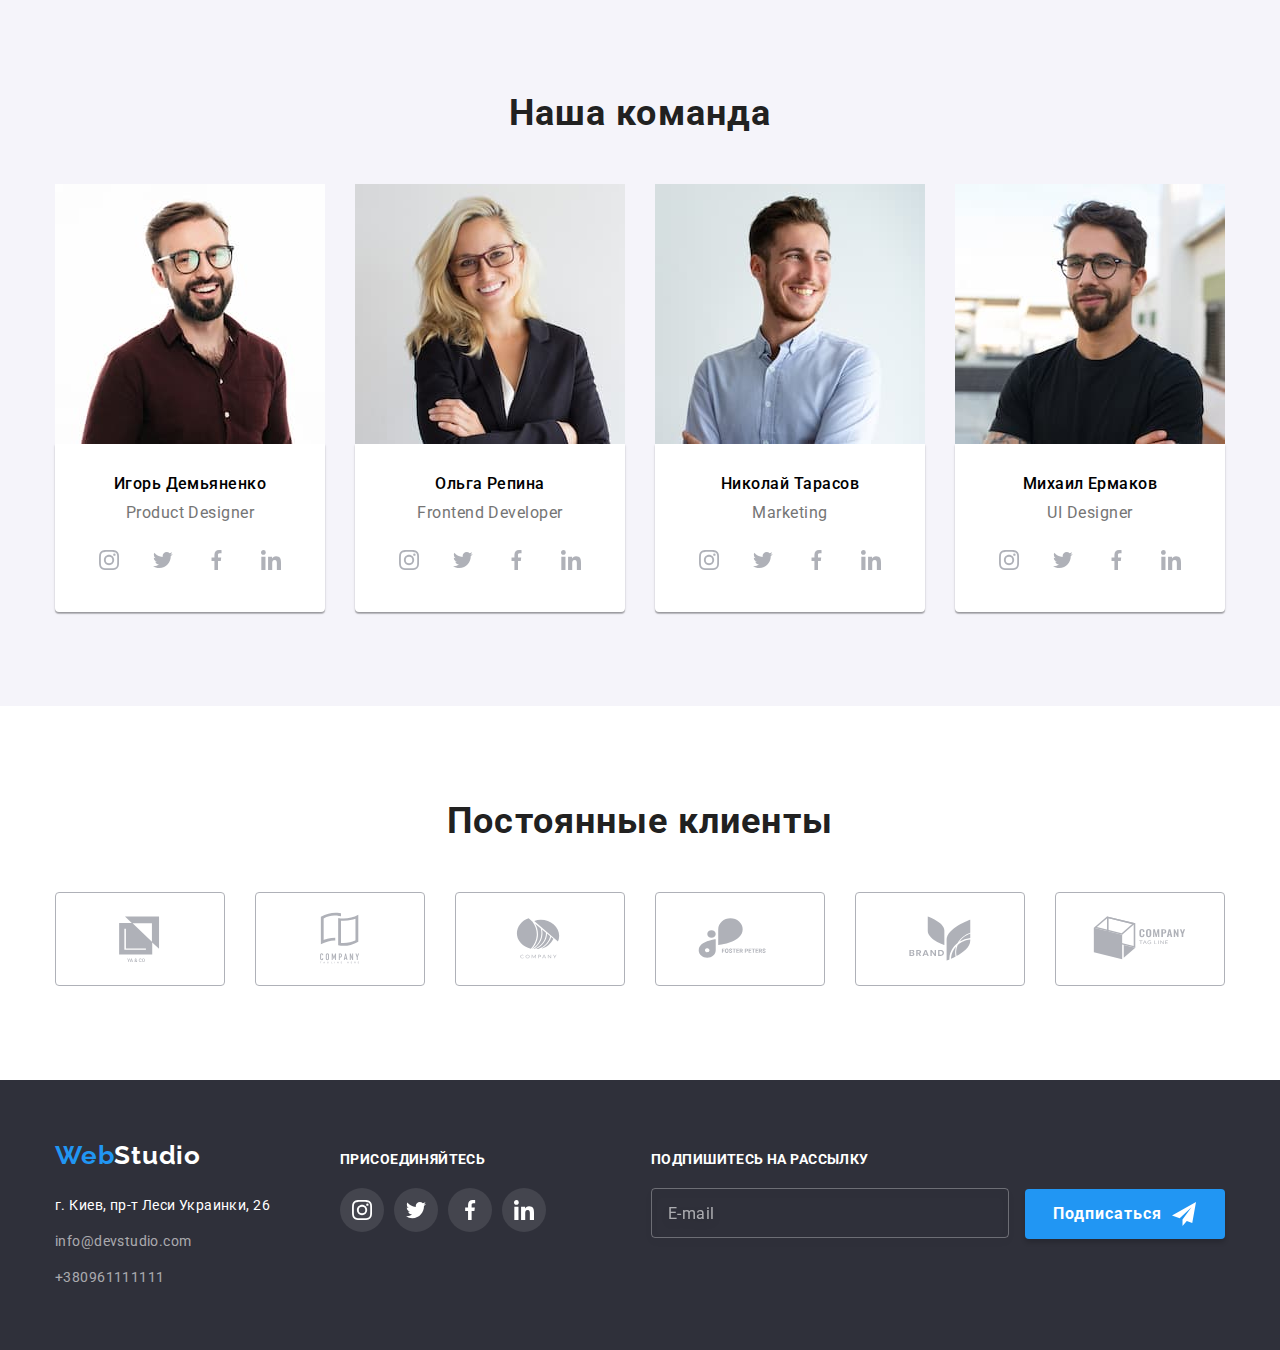
==== commit a384ba69: "Hефакторинг HTML-коду проєкту за методологією BEM" ====
--- a/index.html
+++ b/index.html
@@ -21,48 +21,49 @@
     <link rel="stylesheet" href="./css/styles.css" />
   </head>
   <body data-body>
-    <!-- Секція header-page -->
-    <header class="header-page">
-      <div class="container header-container">
+    <!-- Header section -->
+    <header class="header">
+      <div class="container header__container">
         <a
-          class="logo"
+          class="logo header__logo link"
           href="./index.html"
           aria-label="Посилання на студію"
-          lang="en-us">Web<span class="studio">Studio</span></a>
-        <!-- Секція Menu nav -->
+          lang="en-us">Web<span class="logo__studio">Studio</span></a>
+        <!-- Menu nav -->
         <nav class="nav">
-          <ul class="menu-nav-list list">
-            <li class="nav-link">
-              <a
-                class="first-nav link item-nav current-link"
+          <ul class="nav__list list__nav">
+            <li class="nav__item item__nav">
+              <a
+                class="nav__link link__nav nav__link--current link"
                 href="./index.html"
                 aria-label="Посилання на студию">Студия</a>
             </li>
-            <li class="nav-link">
-              <a
-                class="scnd-nav link item-nav"
+            <li class="nav__item item__nav">
+              <a
+                class="nav__link link__nav link"
                 href="./portfolio.html"
-                aria-label="Посилання на Портфолио"
-                >Портфолио</a>
-            </li>
-            <li class="nav-link">
-              <a class="thrd-nav link item-nav" href="/Контакты">Контакты</a>
+                aria-label="Посилання на Портфолио">Портфолио</a>
+            </li>
+            <li class="nav__item item__nav">
+              <a class="nav__link link__nav link" href="/Контакты">Контакты</a>
             </li>
           </ul>
         </nav>
         <!-- Пошта та телефон -->
-          <div class="contact-nav">
-            <ul class="contact-list">
-              <li class="contact-item">
-                <a class="link-mail contact-link" href="mailto:info@devstudio.com">
-                  <svg class="contact-icon" width="16" height="12">
+          <div class="header__group group__header">
+            <ul class="header__list">
+              <li class="header__item">
+                <a 
+                class="header__link link" 
+                href="mailto:info@devstudio.com">
+                  <svg class="header__icon" width="16" height="12">
                     <use href="./images/icons-svg.svg#icon-mail"></use>
                   </svg>
                   info@devstudio.com</a>
               </li>
-              <li class="contact-item">
-                <a class="tel-hd contact-link" href="tel:+380961111111">
-                  <svg class="contact-icon phone-icon" width="10" height="16">
+              <li class="header__item">
+                <a class="header__link link__header link" href="tel:+380961111111">
+                  <svg class="header__icon" width="10" height="16">
                     <use href="./images/icons-svg.svg#icon-smartphone"></use>
                   </svg>
                   +380961111111</a>
@@ -156,54 +157,54 @@
           </form>
         </div>
       </div>
-      <!-- Секция property -->
-      <section class="property section">
+      <!-- Секция особенности -->
+      <section class="features section">
         <div class="container">
-          <ul class="list-property">
-            <li class="element-property">
-              <div class="property-item">
-                <svg class="property-icon" width="70" height="70">
+          <ul class="features__list">
+            <li class="features__element">
+              <div class="features__item item__features">
+                <svg class="features__icon" width="70" height="70">
                   <use href="./images/icons-svg.svg#icon-satellite-dish"></use>
                 </svg>
               </div>
-              <h3 class="attention-detail name-property">Внимание к деталям</h3>
-              <p class="idea-considerations text-property">
+              <h3 class="features__name">Внимание к деталям</h3>
+              <p class="features__text">
                 Идейные соображения, а также начало повседневной работы по
                 формированию позиции.
               </p>
             </li>
-            <li class="element-property">
-              <div class="property-item">
-                <svg class="property-icon" width="70" height="70">
+            <li class="features__element">
+              <div class="features__item item__features">
+                <svg class="features__icon" width="70" height="70">
                   <use href="./images/icons-svg.svg#icon-clock"></use>
                 </svg>
               </div>
-              <h3 class="punctuality name-property">Пунктуальность</h3>
-              <p class="task-company text-property">
+              <h3 class="features__name">Пунктуальность</h3>
+              <p class="features__text">
                 Задача организации, в особенности же рамки и место обучения
                 кадров влечет за собой.
               </p>
             </li>
-            <li class="element-property">
-              <div class="property-item">
-                <svg class="property-icon" width="70" height="70">
+            <li class="features__element">
+              <div class="features__item item__features">
+                <svg class="features__icon" width="70" height="70">
                   <use href="./images/icons-svg.svg#icon-diagram-on-laptop"></use>
                 </svg>
               </div>
-              <h3 class="planning name-property">Планирование</h3>
-              <p class="consult text-property">
+              <h3 class="features__name">Планирование</h3>
+              <p class="features__text">
                 Равным образом консультация с широким активом в значительной
                 степени обуславливает.
               </p>
             </li>
-            <li class="element-property">
-              <div class="property-item">
-                <svg class="property-icon" width="70" height="70">
+            <li class="features__element">
+              <div class="features__item item__features">
+                <svg class="features__icon" width="70" height="70">
                   <use href="./images/icons-svg.svg#icon-astronaut"></use>
                 </svg>
               </div>
-              <h3 class="tech name-property">Современные технологии</h3>
-              <p class="significance-problem text-property">
+              <h3 class="features__name">Современные технологии</h3>
+              <p class="features__text">
                 Значимость этих проблем настолько очевидна, что реализация
                 плановых заданий.
               </p>
@@ -212,96 +213,97 @@
         </div>
       </section>
       <!-- Секція Чем мы занимаемся -->
-      <section class="team-section section">
+      <section class="what-we-do section">
         <div class="container">
-          <h2 class="what-we-do">Чем мы занимаемся</h2>
-          <ul class="list img-what-do">
-            <li class="pic-what-do">
+          <h2 class="what-we-do__title title">Чем мы занимаемся</h2>
+          <ul class="what-we-do__list">
+            <li class="what-we-do__item">
               <img
-                class="pict-first"
+                class="what-we-do__img img-first"
                 src="images/box1.jpg"
                 alt="Программирование за планшетом"
                 width="370"/>
-                <p class="desc first-text">Десктопные приложения</p>
-            </li>
-            <li class="pic-what-do">
+                <p class="what-we-do__text first-text">Десктопные приложения</p>
+            </li>
+            <li class="what-we-do__item">
               <img
-                class="pict-scnd"
+                class="what-we-do__img img-scnd"
                 src="images/box2.jpg"
                 alt="Разработка мобильного приложения"
                 width="370"/>
-                <p class="desc scnd-text">Мобильные приложения</p>
-            </li>
-            <li class="pic-what-do">
+                <p class="what-we-do__text scnd-text">Мобильные приложения</p>
+            </li>
+            <li class="what-we-do__item">
               <img
-                class="pict-thrd"
+                class="what-we-do__img img-thrd"
                 src="images/box3.jpg"
                 alt="Рисование на планшете"
                 width="370"/>
-                <p class="desc thrd-text">Дизайнерские решения</p>
+                <p class="what-we-do__text thrd-text">Дизайнерские решения</p>
             </li>
           </ul>
         </div>
       </section>
-      <!-- Секция Team -->
-      <section class="sect-team section">
+      <!-- Секція Наша команда -->
+      <section class="team section">
         <div class="container">
-          <h2 class="team">Наша команда</h2>
-          <ul class="list team-list">
-            <li class="team-icon">
+          <h2 class="team__title title">Наша команда</h2>
+          <ul class="team__list">
+            <li class="team__icon">
               <img
-                class="employee-first"
+                class="team__img"
                 src="images/box4.jpg"
                 alt="Портрет Игоря Демьяненко"
                 width="270"/>
-              <div class="wrap">
-                <h3 class="name-ihor">Игорь Демьяненко</h3>
-                <p class="designer team-position">Product Designer</p>
-                <ul class="social-media-list">
-                  <li class="social-media-item">
-                    <a
-                      class="social-media-link"
+              <div class="team__wrap">
+                <h3 class="team__employee">Игорь Демьяненко</h3>
+                <p class="team__position position__team">Product Designer</p>
+                <!-- Оформлення іконок -->
+                <ul class="social-media">
+                  <li class="social-media__item">
+                    <a
+                      class="social-media__link"
                       href=""
                       target="_blank"
                       rel="noopener noreferrer"
                       aria-label="instagram">
-                      <svg class="social-media-icon" width="20" height="20">
+                      <svg class="social-media__icon" width="20" height="20">
                         <use href="./images/icons-svg.svg#icon-instagram"></use>
                       </svg>
                     </a>
                   </li>
-                  <li class="social-media-item">
-                    <a
-                      class="social-media-link"
+                  <li class="social-media__item">
+                    <a
+                      class="social-media__link"
                       href=""
                       target="_blank"
                       rel="noopener noreferrer"
                       aria-label="twitter">
-                      <svg class="social-media-icon" width="20" height="20">
+                      <svg class="social-media__icon" width="20" height="20">
                         <use href="./images/icons-svg.svg#icon-twitter"></use>
                       </svg>
                     </a>
                   </li>
-                  <li class="social-media-item">
-                    <a
-                      class="social-media-link"
+                  <li class="social-media__item">
+                    <a
+                      class="social-media__link"
                       href=""
                       target="_blank"
                       rel="noopener noreferrer"
                       aria-label="facebook">
-                      <svg class="social-media-icon" width="20" height="20">
+                      <svg class="social-media__icon" width="20" height="20">
                         <use href="./images/icons-svg.svg#icon-facebook"></use>
                       </svg>
                     </a>
                   </li>
-                  <li class="social-media-item">
-                    <a
-                      class="social-media-link"
+                  <li class="social-media__item">
+                    <a
+                      class="social-media__link"
                       href=""
                       target="_blank"
                       rel="noopener noreferrer"
                       aria-label="linkedin">
-                      <svg class="social-media-icon" width="20" height="20">
+                      <svg class="social-media__icon" width="20" height="20">
                         <use href="./images/icons-svg.svg#icon-linkedin"></use>
                       </svg>
                     </a>
@@ -309,60 +311,60 @@
                 </ul>
               </div>
             </li>
-            <li class="team-icon">
+            <li class="team__icon">
               <img
-                class="employee-scnd"
+                class="team__img"
                 src="images/box5.jpg"
                 alt="Портрет Ольги Репиной"
                 width="270"/>
-              <div class="wrap">
-                <h3 class="name-olha">Ольга Репина</h3>
-                <p class="developer team-position">Frontend Developer</p>
-                <ul class="social-media-list">
-                  <li class="social-media-item">
-                    <a
-                      class="social-media-link"
+              <div class="team__wrap">
+                <h3 class="team__employee">Ольга Репина</h3>
+                <p class="team__position position__team">Frontend Developer</p>
+                <ul class="social-media">
+                  <li class="social-media__item">
+                    <a
+                      class="social-media__link"
                       href=""
                       target="_blank"
                       rel="noopener noreferrer"
                       aria-label="instagram">
-                      <svg class="social-media-icon" width="20" height="20">
+                      <svg class="social-media__icon" width="20" height="20">
                         <use href="./images/icons-svg.svg#icon-instagram"></use>
                       </svg>
                     </a>
                   </li>
-                  <li class="social-media-item">
-                    <a
-                      class="social-media-link"
+                  <li class="social-media__item">
+                    <a
+                      class="social-media__link"
                       href=""
                       target="_blank"
                       rel="noopener noreferrer"
                       aria-label="twitter">
-                      <svg class="social-media-icon" width="20" height="20">
+                      <svg class="social-media__icon" width="20" height="20">
                         <use href="./images/icons-svg.svg#icon-twitter"></use>
                       </svg>
                     </a>
                   </li>
-                  <li class="social-media-item">
-                    <a
-                      class="social-media-link"
+                  <li class="social-media__item">
+                    <a
+                      class="social-media__link"
                       href=""
                       target="_blank"
                       rel="noopener noreferrer"
                       aria-label="facebook">
-                      <svg class="social-media-icon" width="20" height="20">
+                      <svg class="social-media__icon" width="20" height="20">
                         <use href="./images/icons-svg.svg#icon-facebook"></use>
                       </svg>
                     </a>
                   </li>
-                  <li class="social-media-item">
-                    <a
-                      class="social-media-link"
+                  <li class="social-media__item">
+                    <a
+                      class="social-media__link"
                       href=""
                       target="_blank"
                       rel="noopener noreferrer"
                       aria-label="linkedin">
-                      <svg class="social-media-icon" width="20" height="20">
+                      <svg class="social-media__icon" width="20" height="20">
                         <use href="images/icons-svg.svg#icon-linkedin"></use>
                       </svg>
                     </a>
@@ -370,60 +372,60 @@
                 </ul>
               </div>
             </li>
-            <li class="team-icon">
+            <li class="team__icon">
               <img
-                class="employee-thrd"
+                class="team__img"
                 src="images/box6.jpg"
                 alt="Портрет Николая Тарасова"
                 width="270"/>
-              <div class="wrap">
-                <h3 class="name-nick">Николай Тарасов</h3>
-                <p class="marketing team-position">Marketing</p>
-                <ul class="social-media-list">
-                  <li class="social-media-item">
-                    <a
-                      class="social-media-link"
+              <div class="team__wrap">
+                <h3 class="team__employee">Николай Тарасов</h3>
+                <p class="team__position position__team">Marketing</p>
+                <ul class="social-media">
+                  <li class="social-media__item">
+                    <a
+                      class="social-media__link"
                       href=""
                       target="_blank"
                       rel="noopener noreferrer"
                       aria-label="instagram">
-                      <svg class="social-media-icon" width="20" height="20">
+                      <svg class="social-media__icon" width="20" height="20">
                         <use href="./images/icons-svg.svg#icon-instagram"></use>
                       </svg>
                     </a>
                   </li>
-                  <li class="social-media-item">
-                    <a
-                      class="social-media-link"
+                  <li class="social-media__item">
+                    <a
+                      class="social-media__link"
                       href=""
                       target="_blank"
                       rel="noopener noreferrer"
                       aria-label="twitter">
-                      <svg class="social-media-icon" width="20" height="20">
+                      <svg class="social-media__icon" width="20" height="20">
                         <use href="./images/icons-svg.svg#icon-twitter"></use>
                       </svg>
                     </a>
                   </li>
-                  <li class="social-media-item">
-                    <a
-                      class="social-media-link"
+                  <li class="social-media__item">
+                    <a
+                      class="social-media__link"
                       href=""
                       target="_blank"
                       rel="noopener noreferrer"
                       aria-label="facebook">
-                      <svg class="social-media-icon" width="20" height="20">
+                      <svg class="social-media__icon" width="20" height="20">
                         <use href="./images/icons-svg.svg#icon-facebook"></use>
                       </svg>
                     </a>
                   </li>
-                  <li class="social-media-item">
-                    <a
-                      class="social-media-link"
+                  <li class="social-media__item">
+                    <a
+                      class="social-media__link"
                       href=""
                       target="_blank"
                       rel="noopener noreferrer"
                       aria-label="linkedin">
-                      <svg class="social-media-icon" width="20" height="20">
+                      <svg class="social-media__icon" width="20" height="20">
                         <use href="./images/icons-svg.svg#icon-linkedin"></use>
                       </svg>
                     </a>
@@ -431,60 +433,60 @@
                 </ul>
               </div>
             </li>
-            <li class="team-icon">
+            <li class="team__icon">
               <img
-                class="employee-fourth"
+                class="team__img"
                 src="images/box7.jpg"
                 alt="Портрет Михаила Ермакова"
                 width="270"/>
-              <div class="wrap">
-                <h3 class="name-michael">Михаил Ермаков</h3>
-                <p class="ui-Designer team-position">UI Designer</p>
-                <ul class="social-media-list">
-                  <li class="social-media-item">
-                    <a
-                      class="social-media-link"
+              <div class="team__wrap">
+                <h3 class="team__employee">Михаил Ермаков</h3>
+                <p class="team__position position__team">UI Designer</p>
+                <ul class="social-media">
+                  <li class="social-media__item">
+                    <a
+                      class="social-media__link"
                       href=""
                       target="_blank"
                       rel="noopener noreferrer"
                       aria-label="instagram">
-                      <svg class="social-media-icon" width="20" height="20">
+                      <svg class="social-media__icon" width="20" height="20">
                         <use href="./images/icons-svg.svg#icon-instagram"></use>
                       </svg>
                     </a>
                   </li>
-                  <li class="social-media-item">
-                    <a
-                      class="social-media-link"
+                  <li class="social-media__item">
+                    <a
+                      class="social-media__link"
                       href=""
                       target="_blank"
                       rel="noopener noreferrer"
                       aria-label="twitter">
-                      <svg class="social-media-icon" width="20" height="20">
+                      <svg class="social-media__icon" width="20" height="20">
                         <use href="./images/icons-svg.svg#icon-twitter"></use>
                       </svg>
                     </a>
                   </li>
-                  <li class="social-media-item">
-                    <a
-                      class="social-media-link"
+                  <li class="social-media__item">
+                    <a
+                      class="social-media__link"
                       href=""
                       target="_blank"
                       rel="noopener noreferrer"
                       aria-label="facebook">
-                      <svg class="social-media-icon" width="20" height="20">
+                      <svg class="social-media__icon" width="20" height="20">
                         <use href="./images/icons-svg.svg#icon-facebook"></use>
                       </svg>
                     </a>
                   </li>
-                  <li class="social-media-item">
-                    <a
-                      class="social-media-link"
+                  <li class="social-media__item">
+                    <a
+                      class="social-media__link"
                       href=""
                       target="_blank"
                       rel="noopener noreferrer"
                       aria-label="linkedin">
-                      <svg class="social-media-icon" width="20" height="20">
+                      <svg class="social-media__icon" width="20" height="20">
                         <use href="./images/icons-svg.svg#icon-linkedin"></use>
                       </svg>
                     </a>
@@ -498,7 +500,7 @@
       <!-- Секція Постоянные клиенты -->
       <section class="section">
         <div class="container">
-          <h2 class="clients">Постоянные клиенты</h2>
+          <h2 class="clients title">Постоянные клиенты</h2>
           <ul class="client-list">
             <li class="client-item">
               <a
@@ -577,25 +579,29 @@
       </section>
     </main>
     <!--Секция Footer bg-->
-    <footer class="footer-back">
-      <div class="container footer-list">
+    <footer class="footer">
+      <div class="container footer__group group__footer">
         <div>
-          <a class="logo-footer" href="./index.html" aria-label="Посилання на студію" 
-          lang="en-us">Web<span class="studio-white">Studio</span></a>
-            <address class="contact-nav">
-              <ul class="list ftr-list">
-                <li>
+          <a 
+          class="logo__footer logo link" 
+          href="./index.html" 
+          aria-label="Посилання на студію" 
+          lang="en-us">Web<span 
+          class="logo__studio logo__studio--light">Studio</span></a>
+            <address class="header__group">
+              <ul class="footer__list list__footer">
+                <li class="footer__item">
                   <a
-                    class="link-adr-ftr"
+                    class="footer__link link__footer footer__link--light link"
                     href="https://goo.gl/maps/piqngm7oDQpEDh6u6"
                     target="_blank"
                     rel="noopener nofollow noreferrer">г. Киев, пр-т Леси Украинки, 26</a>
                 </li>
-                <li>
-                  <a class="link-mail-ftr" href="mailto:info@devstudio.com">info@devstudio.com</a>
+                <li class="footer__item">
+                  <a class="footer__link link__footer link" href="mailto:info@devstudio.com">info@devstudio.com</a>
                 </li>
-                <li>
-                  <a class="link-ph-ftr" href="tel:+380961111111">+380961111111</a>
+                <li class="footer__item">
+                  <a class="footer__link link" href="tel:+380961111111">+380961111111</a>
                 </li>
               </ul>
             </address>
@@ -606,48 +612,48 @@
             <ul class="call-to-action-list">
               <li class="call-to-action-item">
                 <a
-                  class="call-to-action-link"
+                  class="call-to-action-link link"
                   href=""
                   target="_blank"
                   rel="noopener noreferrer"
                   aria-label="instagram">
-                  <svg class="social-media-icon" width="20" height="20">
+                  <svg class="social-media__icon" width="20" height="20">
                     <use href="./images/icons-svg.svg#icon-instagram-white"></use>
                   </svg>
                 </a>
               </li>
             <li class="call-to-action-item">
               <a
+                class="call-to-action-link link"
+                href=""
+                target="_blank"
+                rel="noopener noreferrer"
+                aria-label="instagram">
+                <svg class="social-media__icon" width="20" height="20">
+                  <use href="./images/icons-svg.svg#icon-twitter-white"></use>
+                </svg>
+              </a>
+            </li>
+            <li class="call-to-action-item">
+              <a
+                class="call-to-action-link link"
+                href=""
+                target="_blank"
+                rel="noopener noreferrer"
+                aria-label="instagram">
+                <svg class="social-media__icon" width="20" height="20">
+                  <use href="./images/icons-svg.svg#icon-facebook-white"></use>
+                </svg>
+              </a>
+            </li>
+            <li class="call-to-action-item">
+              <a
                 class="call-to-action-link"
                 href=""
                 target="_blank"
                 rel="noopener noreferrer"
                 aria-label="instagram">
-                <svg class="social-media-icon" width="20" height="20">
-                  <use href="./images/icons-svg.svg#icon-twitter-white"></use>
-                </svg>
-              </a>
-            </li>
-            <li class="call-to-action-item">
-              <a
-                class="call-to-action-link"
-                href=""
-                target="_blank"
-                rel="noopener noreferrer"
-                aria-label="instagram">
-                <svg class="social-media-icon" width="20" height="20">
-                  <use href="./images/icons-svg.svg#icon-facebook-white"></use>
-                </svg>
-              </a>
-            </li>
-            <li class="call-to-action-item">
-              <a
-                class="call-to-action-link"
-                href=""
-                target="_blank"
-                rel="noopener noreferrer"
-                aria-label="instagram">
-                <svg class="social-media-icon" width="20" height="20">
+                <svg class="social-media__icon" width="20" height="20">
                   <use href="./images/icons-svg.svg#icon-linkedin-white"></use>
                 </svg>
               </a>
--- a/css/styles.css
+++ b/css/styles.css
@@ -1,17 +1,16 @@
-:rootstyle {
+:root {
     /* text colors */
 --main-font: 'Roboto';
 --secondary-font: 'Raleway';
     /* colors */
---accent: #2196f3;
+--accent: rgba(33, 150, 243, 1);
 --white: #ffffff;
     /* other */
 --items: 4;
---indent: 30px;
+/* --indent: 30px; */
 }
 
 body { 
-font-family: var(--main-font), sans-serif;
 font-family: 'Roboto', 'Raleway', sans-serif;}
 
 /* visually-hidden hine elements */
@@ -50,6 +49,10 @@
     margin-bottom: 0; 
 }
 
+ul {
+    list-style: none;  
+}
+
 img {
 display: block;
 max-width: 100%;
@@ -60,6 +63,15 @@
     margin-bottom: 10px;}
 
 /* common styles start */
+
+.title {
+    font-size: 36px;
+    line-height: 1.17;
+    text-align: center;
+    letter-spacing: 0.03em;
+
+    color: rgba(33, 33, 33, 1);
+}
 
 .no-scroll {
     overflow: hidden;
@@ -73,87 +85,76 @@
     padding-right: 15px;
 }
 
-.list {
-    list-style: none;
-}
 
 .section {
     padding-top: 94px;
     padding-bottom: 94px;
 }
 
-/* header section */
-.header-page {
+/* Header section */
+.header {
     border-bottom: 1px solid #ECECEC;
 }
 
-.menu-nav-list {
-display: flex;
-align-items: center;
-padding: 0;
-margin-left: 93px;
-}
-
-.header-container {
-display: flex;
-align-items: center;
-}
-
-/* Секція Menu nav */
-
-.nav-link{
+.header__container {
+    display: flex;
+    align-items: center;
+    }
+
+    /* Logo */
+
+.logo {
+    font-family: 'Raleway';
+    font-weight: 700;
+    font-size: 26px;
+    line-height: 1.19;
+    letter-spacing: 0.03em;
+        
+    color: var(--accent);
+}
+        
+.header__logo {
+    padding-top: 25px;
+    padding-bottom: 25px; 
+}
+        
+.logo__studio {
+    color: #212121}
+
+    /* Menu nav */
+
+.list__nav {
+    display: flex;
+    align-items: center;
+    padding: 0;
+    margin-left: 93px;
+}
+
+.item__nav {
 margin-right: 50px;
 }
 
-.menu-nav-list .nav-link:last-child {
+.list__nav .item__nav:last-child {
 margin-right: 0;
 }
 
-
-.header-page a {
+.link {
 text-decoration: none;
 }
 
-.logo {
-padding-top: 25px;
-padding-bottom: 25px;
-
-font-family: 'Raleway';
-font-weight: 700;
-font-size: 26px;
-line-height: 1.19;
-letter-spacing: 0.03em;
-
-color: #2196F3;
-}
-
-.studio {color: #212121}
-
-.first-nav {
-font-weight: 500;
-font-size: 14px;
-line-height: 1.14;
-letter-spacing: 0.02em;}
-
-.scnd-nav { color: #212121;
-
-font-weight: 500;
-font-size: 14px;
-line-height: 1.14;
-letter-spacing: 0.02em;}
-
-.thrd-nav { color: #212121;
-
-font-weight: 500;
-font-size: 14px;
-line-height: 1.14;
-letter-spacing: 0.02em;}
-
-.current-link { 
+.nav__link {
+    font-weight: 500;
+    font-size: 14px;
+    line-height: 1.14;
+    letter-spacing: 0.02em; 
+    color: #212121;
+}
+
+.nav__link--current { 
     position: relative;
-    color: #2196F3;}
-
-.current-link::after {
+    color: var(--accent);}
+
+.nav__link--current::after {
     content: "";
     position: absolute;
     bottom: 0;
@@ -163,70 +164,68 @@
     height: 4px;
     display: inline-block;
 
-    background: #2196F3;
+    background: var(--accent);
     border-radius: 2px;
 }
 
-.item-nav {
+.link__nav {
     padding-top: 32px;
     padding-bottom: 32px;
 
     transition: color 250ms cubic-bezier(0.4, 0, 0.2, 1);
-
-}
-
-.item-nav:hover,
-.item-nav:focus {
-    color: #2196F3;
-}
-
-.contact-list {
-    display: flex;
-}
-
-.contact-link {
+}
+
+.link__nav:hover,
+.link__nav:focus {
+    color: var(--accent);
+}
+
+/* Пошта та телефон */
+.header__group {
+font-style: normal;
+line-height: 1.71;}
+    
+.group__header {
+margin-left: auto;}
+
+.header__list {
+    display: flex;
+}
+
+.header__link {
 padding-top: 32px;
 padding-bottom: 32px;  
 
-color: #757575;
 font-weight: 500;
 font-size: 14px;
 line-height: 1.14;
 letter-spacing: 0.02em;
 
+color: rgba(117, 117, 117, 1);
+
 transition-property: color, fill;
 transition-duration: 250ms;
 transition-timing-function: cubic-bezier(0.4, 0, 0.2, 1);
 }
 
-.contact-link:focus,
-.contact-link:hover {
-color: #2196F3;
-fill: #2196F3;
+.link__header {
+    margin-left: 50px;
+}
+
+.header__link:focus,
+.header__link:hover {
+color: var(--accent);
+fill: var(--accent);
 } 
 
-.tel-hd {
-margin-left: 50px;
-
-font-weight: 500;
-font-size: 14px;
-line-height: 1.14;
-letter-spacing: 0.02em;
-color: rgba(117, 117, 117, 1);
-}
-
-.contact-nav {
-margin-left: auto;}
-
 /* Оформлення іконок пошти і телефону */
 
-.contact-icon {
+.header__icon {
 margin-right: 10px;
 
 fill: #757575;
 fill: currentColor;
 }
-
 
 /* Секция hero */
 
@@ -246,9 +245,6 @@
 background-image: linear-gradient(to bottom, rgba(47, 48, 58, 0.4), rgba(47, 48, 58, 0.4)),
 url(../images/background-img.jpg);}
 
-.contact-nav {font-style: normal;
-line-height: 1.71;}
-
 h1 {
 width: 696px;
 margin-right: auto;
@@ -283,12 +279,11 @@
 border-color: transparent; 
 
 cursor: pointer; 
-background-color: rgba(33, 150, 243, 1);
+background-color: var(--accent);
 
 transition-property: background-color;
 transition-duration: 250ms;
 transition-timing-function: cubic-bezier(0.4, 0, 0.2, 1);
-
 }
 
 .text-button:hover,
@@ -364,7 +359,7 @@
 
 .modal-close-btn:hover,
 .modal-close-btn:focus > .modal-icon {
-    fill: #2196F3;
+    fill: var(--accent);
 }
 
 /* Форма модального вікна*/
@@ -402,12 +397,12 @@
 }
 
 .form-field:focus + .form-icon .form-img {
-fill: #2196F3;
+fill: var(--accent);
 }
 
 input:focus,
 .form-field:focus {
-    border-color: #2196F3;
+    border-color: var(--accent);
 }
 
 .form-text{
@@ -491,7 +486,7 @@
     cursor: pointer;
     border-radius: 4px;
     border-color: transparent;
-    background-color: #2196F3;
+    background-color: var(--accent);
     box-shadow: 0px 4px 4px rgba(0, 0, 0, 0.15);
 
     color: #FFFFFF;
@@ -523,7 +518,7 @@
 }
 
 .form-checkbox-link {
-    color: rgba(33, 150, 243, 1);
+    color: var(--accent);
     text-decoration: underline;
     cursor: pointer;
 }
@@ -545,18 +540,17 @@
 }
 
 .form-checkbox-input:checked + .form-checkbox-custom-checkbox {
-    background-color: #2196F3;
+    background-color: var(--accent);
     border-color: transparent;
 }
 
 .form-checkbox-icon {
     fill: #FFFFFF;
-    
-}
-
-/* Секция property */
-
-.list-property {
+}
+
+/* Секция особенности */
+
+.features__list {
     display: flex;
     flex-wrap: wrap;
     padding: 0;
@@ -564,13 +558,13 @@
     margin: -15px;
     }
     
-.element-property {
+.features__element {
     width: 270px;
     flex-basis: calc(100% - ((var(--items)-1) * var(--indent)) / var(--items));
     margin: 15px;
     }
 
-.name-property {
+.features__name {
     font-size: 14px;
     line-height: 1.14;
     letter-spacing: 0.03em;
@@ -578,7 +572,7 @@
     color: rgba(33, 33, 33, 1);  
 }
 
-.text-property {
+.features__text {
     font-weight: 400;
     font-size: 14px;
     line-height: 1.71;
@@ -587,72 +581,63 @@
     color: rgba(117, 117, 117, 1);
 }
 
-/* Оформлення плашок в секції Property */
-
-.property-item {
-
+/* Оформлення плашок в секції особенности */
+
+.features__item {
+    width: 270px;
+    height: 120px;
+
+    background: #F5F4FA;
+    border-radius: 4px;
+}
+
+.item__features {
     display: flex;
     justify-content: center;
     align-items: center;
-    width: 270px;
-    height: 120px;
 
     margin-bottom: 30px;
-
-    background: #F5F4FA;
-    border-radius: 4px;
 }
 
 /* Секція Чем мы занимаемся */
 
-.team-section {
+.what-we-do {
 padding-top: 0;
 }
 
-.what-we-do {
-font-weight: 700;
-font-size: 36px;
-line-height: 1.17;
-text-align: center;
-letter-spacing: 0.03em;
-
+.what-we-do__title {
 margin-bottom: 50px;
-
-color: rgba(33, 33, 33, 1);
-}
-
-.pict-first {
-    
+}
+
+.img-first {
 background: url(close-up-image-programer-working-his-desk-office_1098-18707.jpg);
 mix-blend-mode: normal; }
 
-.pict-scnd {
-
+.img-scnd {
 background: url(web-ui-designers-are-developing-application-smartphones-team-creators-is-working-interface-mobile-phones_8119-2713.jpg);
 }
 
-.pict-thrd {
-
+.img-thrd {
 background: url(creative-artist-web-design-with-working-colour-selection-graphic-tablet_35674-1119.jpg);
 }
 
-.img-what-do {
+.what-we-do__list {
 display: flex;
 padding: 0;
 }
 
-.pic-what-do {
+.what-we-do__item {
 position: relative;
 
 flex-basis: calc((100% - var(--indent) * var(--items)) / var(--items));
 margin-right: 30px;
 }
 
-.pic-what-do:last-child {
+.what-we-do__item:last-child {
 margin-right: 0;
 }
 
-.desc {
+.what-we-do__text {
     position: absolute;
     bottom: 0;
     left: 0;
@@ -683,192 +668,111 @@
 /* Секція Наша команда */
 
 .team {
+    background-color: rgba(245, 244, 250, 1);
+}
+
+.team__title {
     margin-bottom: 50px;
 }
 
-.sect-team {background-color: rgba(245, 244, 250, 1);}
-
-.team {    
+.team__wrap {
+padding-top: 30px;
+padding-bottom: 30px;
+width: 270px;
+
+background: #FFFFFF;
+box-shadow: 0px 1px 3px rgba(0, 0, 0, 0.12), 0px 1px 1px rgba(0, 0, 0, 0.14), 0px 2px 1px rgba(0, 0, 0, 0.2);
+border-radius: 0px 0px 4px 4px;
+}
+
+.team__list {
+display: flex;
+padding-left: 0;
+margin-right: 30px;
+}
+
+.team__icon {
+margin-right: 30px;
+}
+
+.team__icon:last-child {
+margin-right: 0;
+}
+
+.team__img {
+    border-radius: 0px;
+}
+
+.team__employee {
+    font-weight: 500;
+    font-size: 16px;
+    line-height: 1.19;
+    
+    text-align: center;
+    letter-spacing: 0.03em;  
+}
+
+.team__position {
+    font-weight: 400;
+    font-size: 16px;
+    line-height: 1.19;
+        
+    text-align: center;
+    letter-spacing: 0.03em;
+    color: rgba(117, 117, 117, 1);  
+}
+
+.position__team {
+    margin-bottom: 16px;
+    }
+
+/* Оформлення іконок */
+
+.social-media {
+display: flex;
+justify-content: center;
+padding-left: 0;
+
+}
+
+.social-media__link {
+display: flex;
+align-items: center;
+justify-content: center;
+height: 44px;
+width: 44px;
+
+background-color: #FFFFFF;
+border-radius: 50%;
+
+fill: rgba(175, 177, 184, 1);
+
+transition-property: fill, background-color;
+transition-duration: 250ms;
+transition-timing-function: cubic-bezier(0.4, 0, 0.2, 1);
+
+}
+
+.social-media__link:hover,
+.social-media__link:focus {
+fill: rgba(255, 255, 255, 1);
+background-color: var(--accent);
+} 
+
+.social-media .social-media__item + .social-media__item {
+margin-left: 10px;
+}
+
+/* Секція Постоянные клиенты */
+
+.clients {
+margin-bottom: 50px;
+
 font-weight: 700;
 font-size: 36px;
 line-height: 1.17;
 text-align: center;
 letter-spacing: 0.03em;
-color: #212121;
-} 
-
-.wrap {
-padding-top: 30px;
-padding-bottom: 30px;
-width: 270px;
-
-background: #FFFFFF;
-box-shadow: 0px 1px 3px rgba(0, 0, 0, 0.12), 0px 1px 1px rgba(0, 0, 0, 0.14), 0px 2px 1px rgba(0, 0, 0, 0.2);
-border-radius: 0px 0px 4px 4px;
-}
-
-.team-list {
-display: flex;
-padding-left: 0;
-margin-right: 30px;
-}
-
-.team-icon {
-margin-right: 30px;
-}
-
-.team-icon:last-child {
-margin-right: 0;
-}
-
-.team-position {
-margin-bottom: 16px;
-}
-
-.employee-first {
-background: url(4853.jpg);
-border-radius: 0px;}
-
-.name-ihor {
-font-weight: 500;
-font-size: 16px;
-line-height: 1.19;
-
-text-align: center;
-letter-spacing: 0.03em;
-color: rgba(33, 33, 33, 1);
-}
-
-.designer{    
-font-weight: 400;
-font-size: 16px;
-line-height: 1.19;
-    
-text-align: center;
-letter-spacing: 0.03em;
-color: rgba(117, 117, 117, 1);
-}
-
-.employee-scnd {
-background: url(5844.jpg);
-border-radius: 0px;}
-
-.name-olha{        
-font-weight: 500;
-font-size: 16px;
-line-height: 1.19;
-        
-text-align: center;
-letter-spacing: 0.03em;
-color: rgba(33, 33, 33, 1);
-}
-
-.developer{        
-font-weight: 400;
-font-size: 16px;
-line-height: 1.19;
-        
-text-align: center;
-letter-spacing: 0.03em;
-color: rgba(117, 117, 117, 1);
-}
-
-.employee-thrd {
-background: url(16166.jpg);
-border-radius: 0px;}
-
-.name-nick {
-font-weight: 500;
-font-size: 16px;
-line-height: 1.19;
-        
-text-align: center;
-letter-spacing: 0.03em;
-color: rgba(33, 33, 33, 1);
-}
-        
-.marketing{        
-font-weight: 400;
-font-size: 16px;
-line-height: 1.19;
-        
-text-align: center;
-letter-spacing: 0.03em;
-color: rgba(117, 117, 117, 1);
-}
-
-.employee-fourth {    
-background: url(2968.jpg);
-border-radius: 0px;}
-
-.name-michael {
-font-weight: 500;
-font-size: 16px;
-line-height: 1.19;
-
-text-align: center;
-letter-spacing: 0.03em;
-color: rgba(33, 33, 33, 1);
-}
-
-.ui-Designer {
-font-weight: 400;
-font-size: 16px;
-line-height: 1.19;
-
-text-align: center;
-letter-spacing: 0.03em;
-color: rgba(117, 117, 117, 1);
-}
-
-/* Оформлення іконок */
-
-.social-media-list {
-display: flex;
-justify-content: center;
-padding-left: 0;
-
-}
-
-.social-media-link {
-display: flex;
-align-items: center;
-justify-content: center;
-height: 44px;
-width: 44px;
-
-background-color: #FFFFFF;
-border-radius: 50%;
-
-fill: rgba(175, 177, 184, 1);
-
-transition-property: fill, background-color;
-transition-duration: 250ms;
-transition-timing-function: cubic-bezier(0.4, 0, 0.2, 1);
-
-}
-
-.social-media-link:hover,
-.social-media-link:focus {
-fill: rgba(255, 255, 255, 1);
-background-color: #2196F3;
-} 
-
-.social-media-list .social-media-item + .social-media-item {
-margin-left: 10px;
-}
-
-/* Секція Постоянные клиенты */
-
-.clients {
-margin-bottom: 50px;
-
-font-weight: 700;
-font-size: 36px;
-line-height: 1.17;
-text-align: center;
-letter-spacing: 0.03em;
-
 }
 
 /* Оформлення логотипів постійних клієнтів */
@@ -880,7 +784,6 @@
     padding: 0;
 }
 
-
 .client-link {
     display: flex;
     align-items: center;
@@ -894,13 +797,12 @@
     transition-property: border-color, fill;
     transition-duration: 250ms;
     transition-timing-function: cubic-bezier(0.4, 0, 0.2, 1);
-
 }
 
 .client-link:hover,
 .client-link:focus {
-fill: rgba(33, 150, 243, 1);
-border-color: rgba(33, 150, 243, 1);
+fill: var(--accent);
+border-color: var(--accent);
 }
 
 .client-item {
@@ -915,43 +817,20 @@
 
 /* Секция Footer bg */
 
-.footer-back a {
-text-decoration: none;
-line-height: 1.71;}
-
-.logo-footer {
+.footer {
+padding-top: 60px;
+padding-bottom: 60px;
+background-color: rgba(47, 48, 58, 1);
+}
+
+.logo__footer {
 display: inline-block;
 margin-bottom: 20px;
-
-font-family: 'Raleway';
-font-weight: 700;
-font-size: 26px;
-line-height: 1.19;
-letter-spacing: 0.03em;
-
-color: #2196F3;
-}
-
-.ftr-list {
-padding-left: 0;
-}
-
-.studio-white {color: white;} 
-
-.link-adr-ftr {
-display: inline-block;
-margin-bottom: 9px;
-
-font-weight: 400;
-font-size: 14px;
-letter-spacing: 0.03em;
-color: rgba(255, 255, 255, 1);
-}
-
-.link-mail-ftr {
-display: inline-block;
-margin-bottom: 9px;
-
+}
+
+.logo__studio--light {color: white;} 
+
+.footer__link {
 font-weight: 400;
 font-size: 14px;
 line-height: 1.71;
@@ -959,25 +838,25 @@
 color: rgba(255, 255, 255, 0.6);
 }
 
-.link-ph-ftr {
-font-weight: 400;
-font-size: 14px;
-line-height: 1.71;
-
-letter-spacing: 0.03em;
-color: rgba(255, 255, 255, 0.6);
-}
-
-.footer-back {
-padding-top: 60px;
-padding-bottom: 60px;
-background-color: rgba(47, 48, 58, 1);
-}
-
-.footer-list {
-    display: flex;
-    align-items: baseline;
-}
+.link__footer {
+    display: inline-block;
+    margin-bottom: 9px;
+}
+
+.footer__link--light {
+color: rgba(255, 255, 255, 1);
+}
+
+.group__footer {
+display: flex;
+align-items: baseline;
+}
+
+.list__footer {
+padding-left: 0;
+}
+
+/* Footer social media icons */
 
 .call-to-action-box {
     margin-left: 70px;
@@ -1016,7 +895,7 @@
 
 .call-to-action-link:hover,
 .call-to-action-link:focus {
-    background-color: #2196F3;
+    background-color: var(--accent);
 }
     
 .call-to-action-item + .call-to-action-item {
@@ -1084,12 +963,11 @@
 
     cursor: pointer;
 
-    background-color: #2196F3;
+    background-color: var(--accent);
     box-shadow: 0px 4px 4px rgba(0, 0, 0, 0.15);
     border: none;
     border-radius: 4px;
     color: #FFFFFF;
-
 }
 
 .follow-icon {
@@ -1099,32 +977,6 @@
 /* Portfolio page */
 
 ul {list-style: none;}
-
-/* Секція header */
-
-.first-nav-port {
-font-weight: 500;
-font-size: 14px;
-line-height: 1.14;
-letter-spacing: 0.02em;
-color: #212121;
-}
-
-.scnd-nav-port {
-font-weight: 500;
-font-size: 14px;
-line-height: 1.14;
-letter-spacing: 0.02em;
-color: #2196F3;
-}
-
-.thrd-nav-port {
-font-weight: 500;
-font-size: 14px;
-line-height: 1.14;
-letter-spacing: 0.02em;
-color: #212121;
-}
 
 /* Фильтр портфолио */
 
@@ -1159,7 +1011,7 @@
 .button-text:hover,
 .button-text:focus {
 color: #FFFFFF; 
-background-color: #2196F3;
+background-color: var(--accent);
 box-shadow: 0px 3px 1px rgba(0, 0, 0, 0.1), 0px 1px 2px rgba(0, 0, 0, 0.08), 0px 2px 2px rgba(0, 0, 0, 0.12); 
 }
 
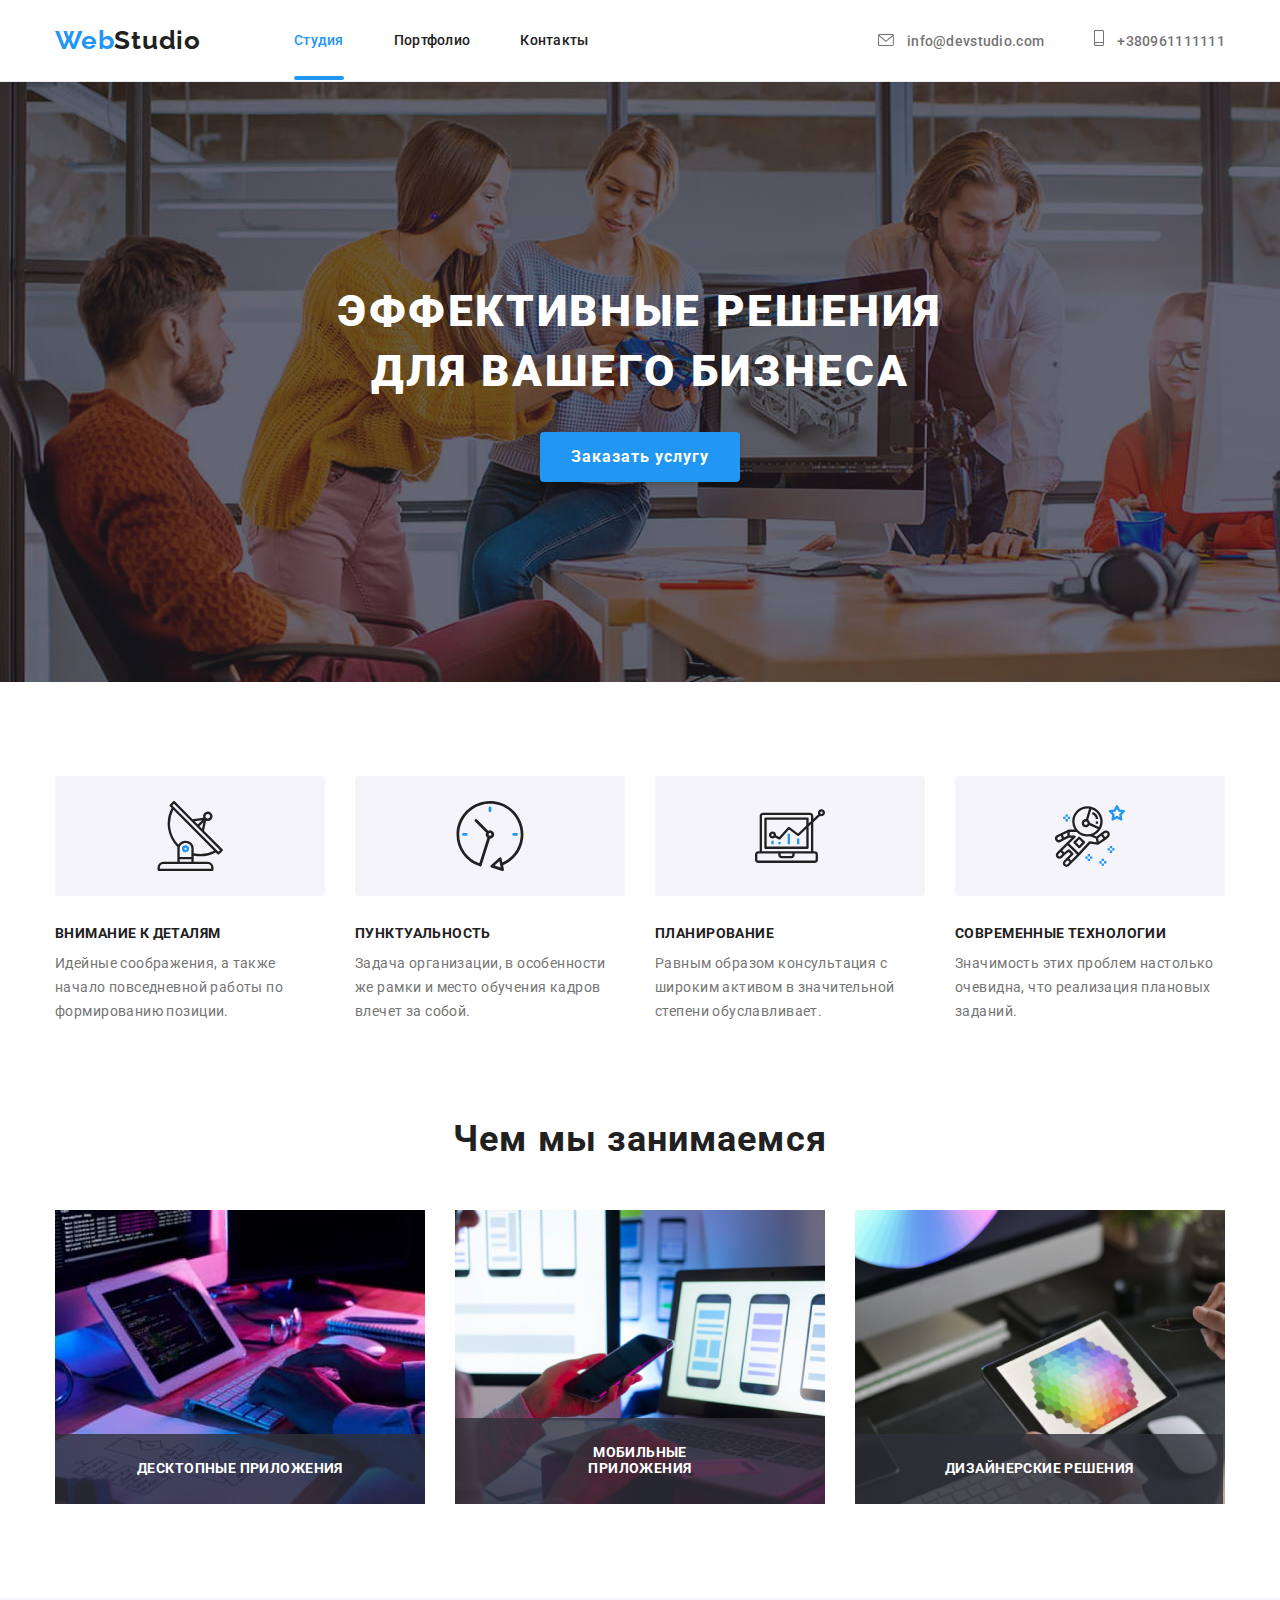
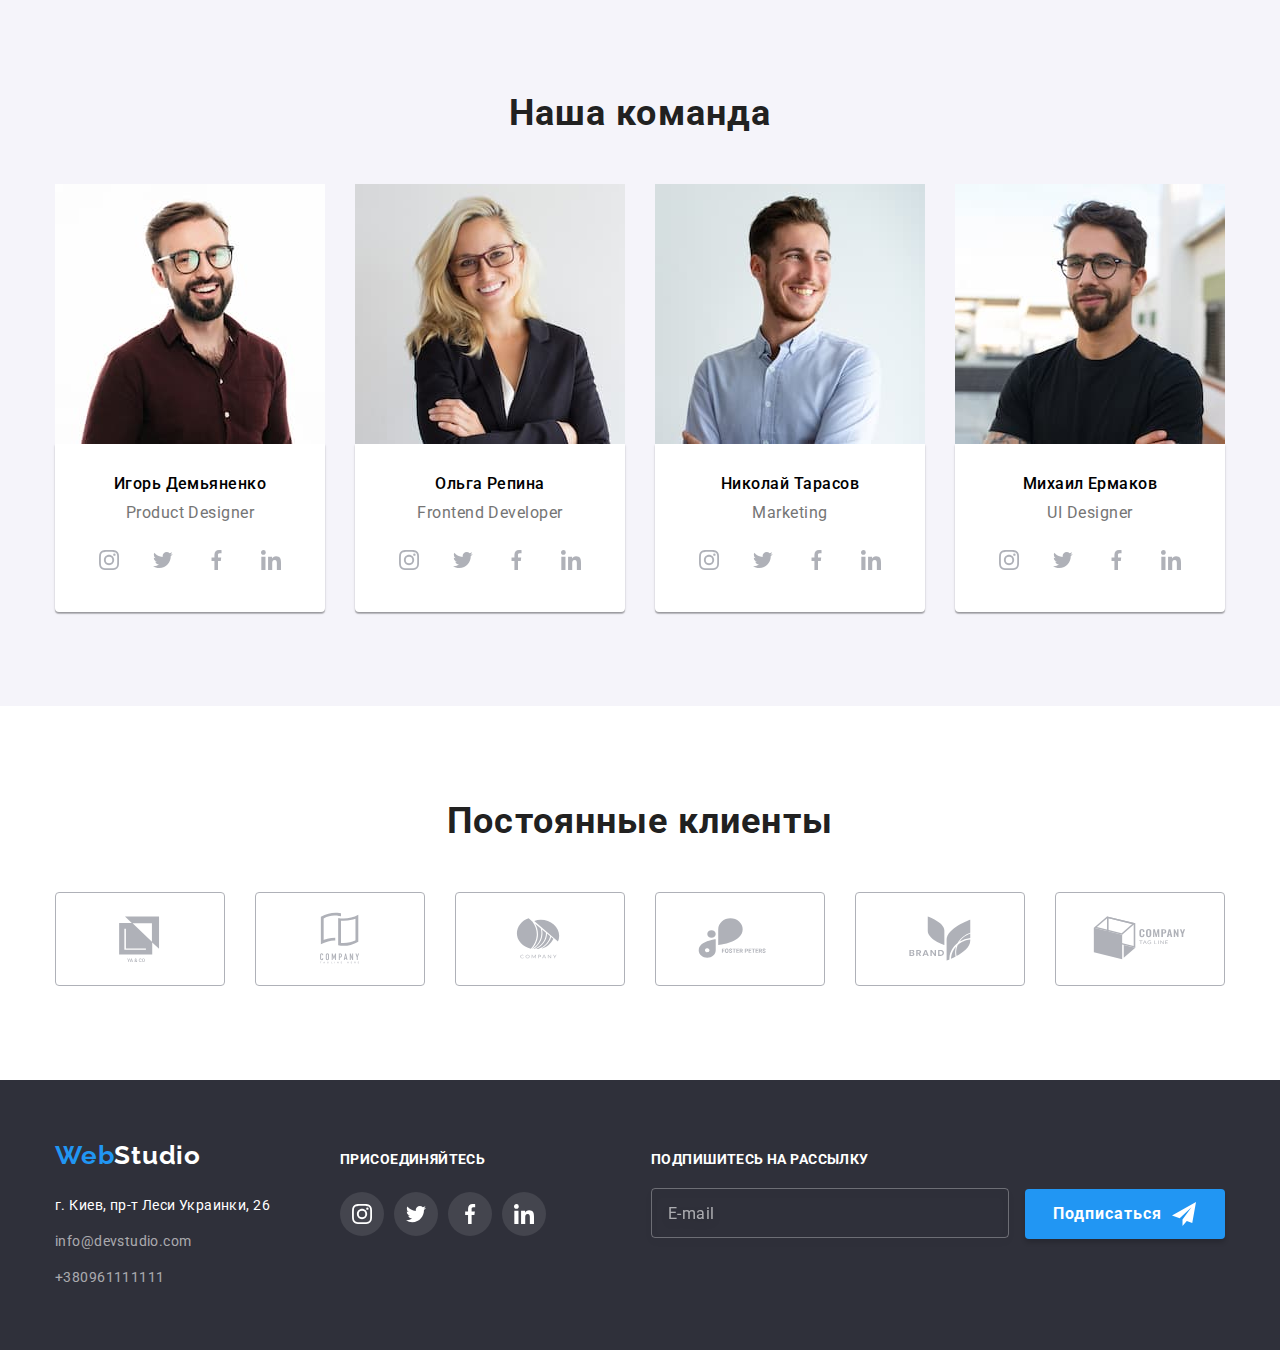
==== commit 7d86c644: "Рефакторинг HTML-коду за методологієюBEM" ====
--- a/index.html
+++ b/index.html
@@ -50,7 +50,7 @@
           </ul>
         </nav>
         <!-- Пошта та телефон -->
-          <div class="header__group group__header">
+          <div class="header__group">
             <ul class="header__list">
               <li class="header__item">
                 <a 
@@ -76,84 +76,85 @@
       <!-- Секция hero -->
       <section class="hero overlay">
         <div>
-          <h1>Эффективные решения для вашего бизнеса</h1>
-          <button class="text-button" type="button" data-modal-open>Заказать услугу</button>
+          <h1 class="hero__title">Эффективные решения для вашего бизнеса</h1>
+          <button class="hero__button button" type="button" data-modal-open>Заказать услугу</button>
         </div>
       </section>
       <!-- Модальне вікно -->
       <div class="backdrop is-hidden" data-modal>
         <div class="modal">
-          <button class="modal-close-btn" type="button" data-modal-close>
-            <svg class="modal-icon" width="18" height="18">
-              <use class="modal-img" href="./images/icons-svg.svg#icon-close"></use>
+          <button class="modal__close-btn" type="button" data-modal-close>
+            <svg class="modal__icon" width="18" height="18">
+              <use class="modal__img" href="./images/icons-svg.svg#icon-close"></use>
             </svg>
           </button>
           <!-- Форма -->
-          <form class="order-form" name="order-service">
-            <strong class="form-call-action">Оставьте свои данные, мы вам перезвоним</strong>
-              <div class="form-group">
-                <label class="form-item">
-                  <span class="form-text">Имя</span>
+          <form class="form-order" name="form-order">
+            <strong class="form-order__call-action">Оставьте свои данные, мы вам перезвоним</strong>
+              <div class="form-order__group">
+                <label class="form-order__item">
+                  <span class="form-order__text">Имя</span>
                   <input 
-                  class="form-field" 
+                  class="form-order__field" 
                   type="text" 
                   name="user-name"/>
-                  <svg class="form-icon" width="18" height="18">
-                    <use class="form-img" href="./images/icons-svg.svg#icon-person-form"></use>
+                  <svg class="form-order__icon" width="18" height="18">
+                    <use class="form-order__img" href="./images/icons-svg.svg#icon-person-form"></use>
                   </svg>
                 </label>
               </div>
-              <div class="form-group">
-                <label class="form-item">
-                  <span class="form-text">Телефон</span>
+              <div class="form-order__group">
+                <label class="form-order__item">
+                  <span class="form-order__text">Телефон</span>
                   <input 
-                  class="form-field" 
+                  class="form-order__field" 
                   type="tel" 
                   name="user-phone"/>
-                  <svg class="form-icon" width="21" height="18">
-                    <use class="form-img" href="./images/icons-svg.svg#icon-phone-form"></use>
+                  <svg class="form-order__icon" width="21" height="18">
+                    <use class="form-order__img" href="./images/icons-svg.svg#icon-phone-form"></use>
                   </svg>
                 </label>
               </div>
-              <div class="form-group">
-                <label class="form-item">
-                <span class="form-text">Почта</span>
+              <div class="form-order__group">
+                <label class="form-order__item">
+                <span class="form-order__text">Почта</span>
                 <input 
-                class="form-field" 
+                class="form-order__field" 
                 type="email" 
                 name="user-email"/>
-                <svg class="form-icon" width="18" height="18">
-                  <use class="form-img" href="./images/icons-svg.svg#icon-email-form"></use>
+                <svg class="form-order__icon" width="18" height="18">
+                  <use class="form-order__img" href="./images/icons-svg.svg#icon-email-form"></use>
                 </svg>
               </label>
             </div>
-              <div class="form-group form-group-last">
-                <label class="label-comment">
-                  <span class="form-text">Комментарий</span>
+              <div class="form-order__group form-order__group-last">
+                <label class="form-order__comment">
+                  <span class="form-order__text">Комментарий</span>
                   <textarea
-                  class="form-field"
+                  class="form-order__field"
                   name="user-comment" 
                   cols="30" 
                   rows="10" 
                   placeholder="Введите текст"></textarea>
                 </label>
               </div>
-              <label class="form-checkbox">
+              <!-- Checkbox -->
+              <label class="checkbox">
                 <input 
-                class="visually-hidden form-checkbox-input" 
+                class="checkbox__input visually-hidden" 
                 type="checkbox" 
                 name="user-agreement" />
-                <span class="form-checkbox-custom-checkbox">
-                  <svg class="form-checkbox-icon" width="11" height="8">
+                <span class="checkbox__custom-checkbox">
+                  <svg class="checkbox__icon" width="11" height="8">
                     <use href="./images/icons-svg.svg#icon-check-mark"></use>
                   </svg>
                 </span>
                 <span>Соглашаюсь с рассылкой и принимаю 
                   <a hres="Посилання на Условия договора" 
-                  class="form-checkbox-link">Условия договора</a>
+                  class="checkbox__link">Условия договора</a>
                 </span>
               </label>
-              <button class="btn-form" type="submit">Отправить</button>
+              <button class="form-order__btn button" type="submit">Отправить</button>
           </form>
         </div>
       </div>
@@ -219,27 +220,27 @@
           <ul class="what-we-do__list">
             <li class="what-we-do__item">
               <img
-                class="what-we-do__img img-first"
+                class="what-we-do__img"
                 src="images/box1.jpg"
                 alt="Программирование за планшетом"
                 width="370"/>
-                <p class="what-we-do__text first-text">Десктопные приложения</p>
+                <p class="what-we-do__text what-we-do__text-frst">Десктопные приложения</p>
             </li>
             <li class="what-we-do__item">
               <img
-                class="what-we-do__img img-scnd"
+                class="what-we-do__img"
                 src="images/box2.jpg"
                 alt="Разработка мобильного приложения"
                 width="370"/>
-                <p class="what-we-do__text scnd-text">Мобильные приложения</p>
+                <p class="what-we-do__text what-we-do__text-scnd">Мобильные приложения</p>
             </li>
             <li class="what-we-do__item">
               <img
-                class="what-we-do__img img-thrd"
+                class="what-we-do__img"
                 src="images/box3.jpg"
                 alt="Рисование на планшете"
                 width="370"/>
-                <p class="what-we-do__text thrd-text">Дизайнерские решения</p>
+                <p class="what-we-do__text what-we-do__text-thrd">Дизайнерские решения</p>
             </li>
           </ul>
         </div>
@@ -498,78 +499,78 @@
         </div>
       </section>
       <!-- Секція Постоянные клиенты -->
-      <section class="section">
+      <section class="clients section">
         <div class="container">
-          <h2 class="clients title">Постоянные клиенты</h2>
-          <ul class="client-list">
-            <li class="client-item">
-              <a
-                class="client-link"
+          <h2 class="clients__title title">Постоянные клиенты</h2>
+          <ul class="client__list">
+            <li class="client__item">
+              <a
+                class="client__link"
                 href=""
                 target="_blank"
                 rel="noopener noreferrer"
                 aria-label="ya-co company">
-                <svg class="client-icon" width="106" height="60">
+                <svg class="client__icon" width="106" height="60">
                   <use href="./images/icons-svg.svg#icon-client-1"></use>
                 </svg>
               </a>
             </li>
-            <li class="client-item">
-              <a
-                class="client-link"
+            <li class="client__item">
+              <a
+                class="client__link"
                 href=""
                 target="_blank"
                 rel="noopener noreferrer"
                 aria-label="company tagline here">
-                <svg class="client-icon" width="106" height="60">
+                <svg class="client__icon" width="106" height="60">
                   <use href="./images/icons-svg.svg#icon-client-2"></use>
                 </svg>
               </a>
             </li>
-            <li class="client-item">
-              <a
-                class="client-link"
+            <li class="client__item">
+              <a
+                class="client__link"
                 href=""
                 target="_blank"
                 rel="noopener noreferrer"
                 aria-label="company">
-                <svg class="client-icon" width="106" height="60">
+                <svg class="client__icon" width="106" height="60">
                   <use href="./images/icons-svg.svg#icon-client-3"></use>
                 </svg>
               </a>
             </li>
-            <li class="client-item">
-              <a
-                class="client-link"
+            <li class="client__item">
+              <a
+                class="client__link"
                 href=""
                 target="_blank"
                 rel="noopener noreferrer"
                 aria-label="foster peters">
-                <svg class="client-icon" width="106" height="60">
+                <svg class="client__icon" width="106" height="60">
                   <use href="./images/icons-svg.svg#icon-client-4"></use>
                 </svg>
               </a>
             </li>
-            <li class="client-item">
-              <a
-                class="client-link"
+            <li class="client__item">
+              <a
+                class="client__link"
                 href=""
                 target="_blank"
                 rel="noopener noreferrer"
                 aria-label="brand company">
-                <svg class="client-icon" width="106" height="60">
+                <svg class="client__icon" width="106" height="60">
                   <use href="./images/icons-svg.svg#icon-client-5"></use>
                 </svg>
               </a>
             </li>
-            <li class="client-item">
-              <a
-                class="client-link"
+            <li class="client__item">
+              <a
+                class="client__link"
                 href=""
                 target="_blank"
                 rel="noopener noreferrer"
                 aria-label="company tag line">
-                <svg class="client-icon" width="106" height="60">
+                <svg class="client__icon" width="106" height="60">
                   <use href="./images/icons-svg.svg#icon-client-6"></use>
                 </svg>
               </a>
@@ -588,8 +589,8 @@
           aria-label="Посилання на студію" 
           lang="en-us">Web<span 
           class="logo__studio logo__studio--light">Studio</span></a>
-            <address class="header__group">
-              <ul class="footer__list list__footer">
+            <address class="footer__group">
+              <ul class="footer__list">
                 <li class="footer__item">
                   <a
                     class="footer__link link__footer footer__link--light link"
@@ -661,18 +662,18 @@
           </ul>
         </div>
         <!-- Footer form -->
-        <div class="follow-form-box">
-          <strong class="follow-form-text">Подпишитесь на рассылку</strong>
+        <div class="follow-form__box">
+          <strong class="follow-form__text">Подпишитесь на рассылку</strong>
           <form name="follow-form">
             <label>
               <input 
-              class="follow-form-field" 
+              class="follow-form__field" 
               type="email" 
               name="user-email"
               placeholder="E-mail"/>
             </label>
-            <button class="follow-form-bth" type="submit">Подписаться
-              <svg class="follow-icon" width="24" height="24">
+            <button class="button button__footer" type="submit">Подписаться
+              <svg class="button__icon icon__button" width="24" height="24">
                 <use href="./images/icons-svg.svg#icon-telegram"></use>
               </svg>
             </button>
--- a/css/styles.css
+++ b/css/styles.css
@@ -85,10 +85,30 @@
     padding-right: 15px;
 }
 
-
 .section {
     padding-top: 94px;
     padding-bottom: 94px;
+}
+
+/* Кнопка */
+
+.button {
+
+    width: 200px;
+    height: 50px;
+
+    font-weight: 700;
+    font-size: 16px;
+    line-height: 1.88;
+    letter-spacing: 0.06em;
+
+    cursor: pointer;
+
+    background-color: var(--accent);
+    box-shadow: 0px 4px 4px rgba(0, 0, 0, 0.15);
+    border: none;
+    border-radius: 4px;
+    color: #FFFFFF;
 }
 
 /* Header section */
@@ -182,11 +202,10 @@
 
 /* Пошта та телефон */
 .header__group {
+margin-left: auto;
 font-style: normal;
-line-height: 1.71;}
-    
-.group__header {
-margin-left: auto;}
+line-height: 1.71;
+}
 
 .header__list {
     display: flex;
@@ -227,15 +246,7 @@
 fill: currentColor;
 }
 
-/* Секция hero */
-
-.hero {
-padding-top: 200px;
-padding-bottom: 200px;
-text-align: center;
-
-background-color: rgba(47, 48, 58, 1); 
-}
+/* Overlay */
 
 .overlay {
 max-width: 1600px;
@@ -243,9 +254,20 @@
 margin-left: auto;
 margin-right: auto;
 background-image: linear-gradient(to bottom, rgba(47, 48, 58, 0.4), rgba(47, 48, 58, 0.4)),
-url(../images/background-img.jpg);}
-
-h1 {
+url(../images/background-img.jpg);
+}
+
+/* Секция hero */
+
+.hero {
+padding-top: 200px;
+padding-bottom: 200px;
+text-align: center;
+
+background-color: rgba(47, 48, 58, 1); 
+}
+
+.hero__title {
 width: 696px;
 margin-right: auto;
 margin-left:auto;
@@ -261,36 +283,24 @@
 text-transform: uppercase;
 margin-bottom: 30px;}
 
-.text-button {
+.hero__button {
 
 display: inline-block;
-padding: 10px 32px;
-justify-content: space-around;  
-
-font: var(--main-font);
-font-weight: 700;
-font-size: 16px;
-line-height: 1.88;
-letter-spacing: 0.06em;
-
-color: rgba(255, 255, 255, 1);
-box-shadow: 0px 4px 4px rgba(0, 0, 0, 0.15);
-border-radius: 4px;
-border-color: transparent; 
-
-cursor: pointer; 
-background-color: var(--accent);
+align-items: center;
+text-align: center;
+padding: 10px 29px;
 
 transition-property: background-color;
 transition-duration: 250ms;
 transition-timing-function: cubic-bezier(0.4, 0, 0.2, 1);
 }
 
-.text-button:hover,
-.text-button:focus {
+.hero__button:hover,
+.hero__button:focus {
 background-color: #188CE8; }
 
 /* Модальне вікно */
+
 .backdrop {
     position: fixed;
     top: 0;
@@ -322,7 +332,6 @@
     transform: translate(-50%, -50%);
 
     padding: 40px;
-
     width: 528px;
     height: 581px;
 
@@ -331,7 +340,7 @@
     border-radius: 4px;
 }
 
-.modal-close-btn {
+.modal__close-btn {
     position: absolute;
     top: 0;
     right: 0;
@@ -353,18 +362,23 @@
     fill: currentColor;
 }
 
-.modal-icon {
+.modal__icon {
     transition: fill 250ms cubic-bezier(0.4, 0, 0.2, 1);
 }
 
-.modal-close-btn:hover,
-.modal-close-btn:focus > .modal-icon {
+.modal__close-btn:hover,
+.modal__close-btn:focus > .modal-icon {
     fill: var(--accent);
 }
 
 /* Форма модального вікна*/
 
-.form-call-action {
+.form-order {
+    display: flex;
+    flex-direction: column;
+}
+
+.form-order__call-action {
     margin-bottom: 12px;
 
     font-size: 20px;
@@ -373,12 +387,7 @@
     letter-spacing: 0.03em;
 }
 
-.order-form {
-    display: flex;
-    flex-direction: column;
-}
-
-.form-group input {
+.form-order__group input {
 padding: 12px 16px;
 padding-left: 40px;
 
@@ -396,16 +405,16 @@
 transition-timing-function: cubic-bezier(0.4, 0, 0.2, 1);
 }
 
-.form-field:focus + .form-icon .form-img {
+.form-order__field:focus + .form-order__icon .form-order__img {
 fill: var(--accent);
 }
 
 input:focus,
-.form-field:focus {
+.form-order__field:focus {
     border-color: var(--accent);
 }
 
-.form-text{
+.form-order__text {
     display: inline-block;
     margin-bottom: 4px;
 
@@ -417,17 +426,17 @@
     color: #757575;
 }
 
-.form-group {
+.form-order__group {
     position: relative;
     display: flex;
     margin-bottom: 10px;
 }
 
-.form-group-last {
+.form-order__group-last {
     margin-bottom: 0;
 }
 
-.form-icon {
+.form-order__icon {
     position: absolute;
     left: 0;
     top: 50%;
@@ -435,7 +444,7 @@
     margin-left: 14px;
 }
 
-.form-img {
+.form-order__img {
     fill: #000000;
 }
 
@@ -462,45 +471,30 @@
     color: rgba(117, 117, 117, 0.5);
 }
 
-.label-comment {
+.form-order__comment {
     width: 448px;
     height: 138px;
 } 
 
-.btn-form {
+.form-order__btn {
     display: inline-flex;
     align-items: center;
-    text-align: center;
     justify-content: center;
 
     margin: auto;
     padding: 10px 55px;
 
-    width: 200px;
-    height: 50px;
-
-    font-weight: 700;
-    font-size: 16px;
-    line-height: 1.88;
-
-    cursor: pointer;
-    border-radius: 4px;
-    border-color: transparent;
-    background-color: var(--accent);
-    box-shadow: 0px 4px 4px rgba(0, 0, 0, 0.15);
-
-    color: #FFFFFF;
-
     transition: background-color 250ms cubic-bezier(0.4, 0, 0.2, 1);
-
-}
-
-.btn-form:hover,
-.btn-form:focus {
+}
+
+.form-order__btn:hover,
+.form-order__btn:focus {
     background-color: #188CE8;
 }
 
-.form-checkbox {
+/* Checkbox */
+
+.checkbox {
     position: relative;
     align-items: center;
     justify-content: center;
@@ -517,13 +511,13 @@
     color: #757575;
 }
 
-.form-checkbox-link {
+.checkbox__link {
     color: var(--accent);
     text-decoration: underline;
     cursor: pointer;
 }
 
-.form-checkbox-custom-checkbox {
+.checkbox__custom-checkbox {
     display: inline-flex;
     align-items: center;
     justify-content: center;
@@ -539,12 +533,12 @@
     border-color 250ms cubic-bezier(0.4, 0, 0.2, 1);
 }
 
-.form-checkbox-input:checked + .form-checkbox-custom-checkbox {
+.checkbox__input:checked + .checkbox__custom-checkbox {
     background-color: var(--accent);
     border-color: transparent;
 }
 
-.form-checkbox-icon {
+.checkbox__icon {
     fill: #FFFFFF;
 }
 
@@ -609,18 +603,6 @@
 margin-bottom: 50px;
 }
 
-.img-first {
-background: url(close-up-image-programer-working-his-desk-office_1098-18707.jpg);
-mix-blend-mode: normal; }
-
-.img-scnd {
-background: url(web-ui-designers-are-developing-application-smartphones-team-creators-is-working-interface-mobile-phones_8119-2713.jpg);
-}
-
-.img-thrd {
-background: url(creative-artist-web-design-with-working-colour-selection-graphic-tablet_35674-1119.jpg);
-}
-
 .what-we-do__list {
 display: flex;
 padding: 0;
@@ -653,15 +635,15 @@
     color: #FFFFFF;
 }
 
-.first-text {
+.what-we-do__text-frst {
     padding: 27px 82px;
 }
 
-.scnd-text {
+.what-we-do__text-scnd {
     padding: 27px 85px;
 }
 
-.thrd-text {
+.what-we-do__text-thrd {
     padding: 27px 90px;
 }
 
@@ -765,7 +747,7 @@
 
 /* Секція Постоянные клиенты */
 
-.clients {
+.clients__title {
 margin-bottom: 50px;
 
 font-weight: 700;
@@ -777,14 +759,14 @@
 
 /* Оформлення логотипів постійних клієнтів */
 
-.client-list {
+.client__list {
     display: flex;
     justify-content: center;
     justify-content: center; 
     padding: 0;
 }
 
-.client-link {
+.client__link {
     display: flex;
     align-items: center;
     justify-content: center; 
@@ -799,19 +781,19 @@
     transition-timing-function: cubic-bezier(0.4, 0, 0.2, 1);
 }
 
-.client-link:hover,
-.client-link:focus {
+.client__link:hover,
+.client__link:focus {
 fill: var(--accent);
 border-color: var(--accent);
 }
 
-.client-item {
+.client__item {
 background-color: #FFFFFF;
 min-width: 170px;
 min-height: 92px;
 }
 
-.client-item + .client-item {
+.client__item + .client__item {
 margin-left: 30px;
 }
 
@@ -828,7 +810,13 @@
 margin-bottom: 20px;
 }
 
-.logo__studio--light {color: white;} 
+.logo__studio--light {color: white;
+} 
+
+.footer__group {
+    font-style: normal;
+    line-height: 1.71;
+}
 
 .footer__link {
 font-weight: 400;
@@ -852,7 +840,7 @@
 align-items: baseline;
 }
 
-.list__footer {
+.footer__list {
 padding-left: 0;
 }
 
@@ -904,11 +892,11 @@
 
 /* Footer form */
 
-.follow-form-box {
+.follow-form__box {
     margin-left: auto;
 }
 
-.follow-form-text {
+.follow-form__text {
     display: inline-block;
     margin-bottom: 20px;
 
@@ -920,7 +908,7 @@
     color: #FFFFFF;
 }
 
-.follow-form-field {
+.follow-form__field {
     display: inline-flex;
     margin-right: 12px;
     padding: 15px 16px;
@@ -937,7 +925,7 @@
     background-color: rgba(33, 150, 243, 0);
 }
 
-.follow-form-field::placeholder {
+.follow-form__field::placeholder {
     font-weight: 400;
     font-size: 16px;
     line-height: 1.25;
@@ -946,31 +934,16 @@
     color: rgba(255, 255, 255, 0.6);
 }
 
-.follow-form-bth {
-
+/* Оформлення кнопки в Footer */
+
+.button__footer {
     display: inline-flex;
     align-items: center;
     text-align: center;
-
     padding: 13px 28px;
-    width: 200px;
-    height: 50px;
-
-    font-weight: 700;
-    font-size: 16px;
-    line-height: 1.88;
-    letter-spacing: 0.06em;
-
-    cursor: pointer;
-
-    background-color: var(--accent);
-    box-shadow: 0px 4px 4px rgba(0, 0, 0, 0.15);
-    border: none;
-    border-radius: 4px;
-    color: #FFFFFF;
-}
-
-.follow-icon {
+}
+
+.icon__button {
     margin-left: 10px;
 }
 
